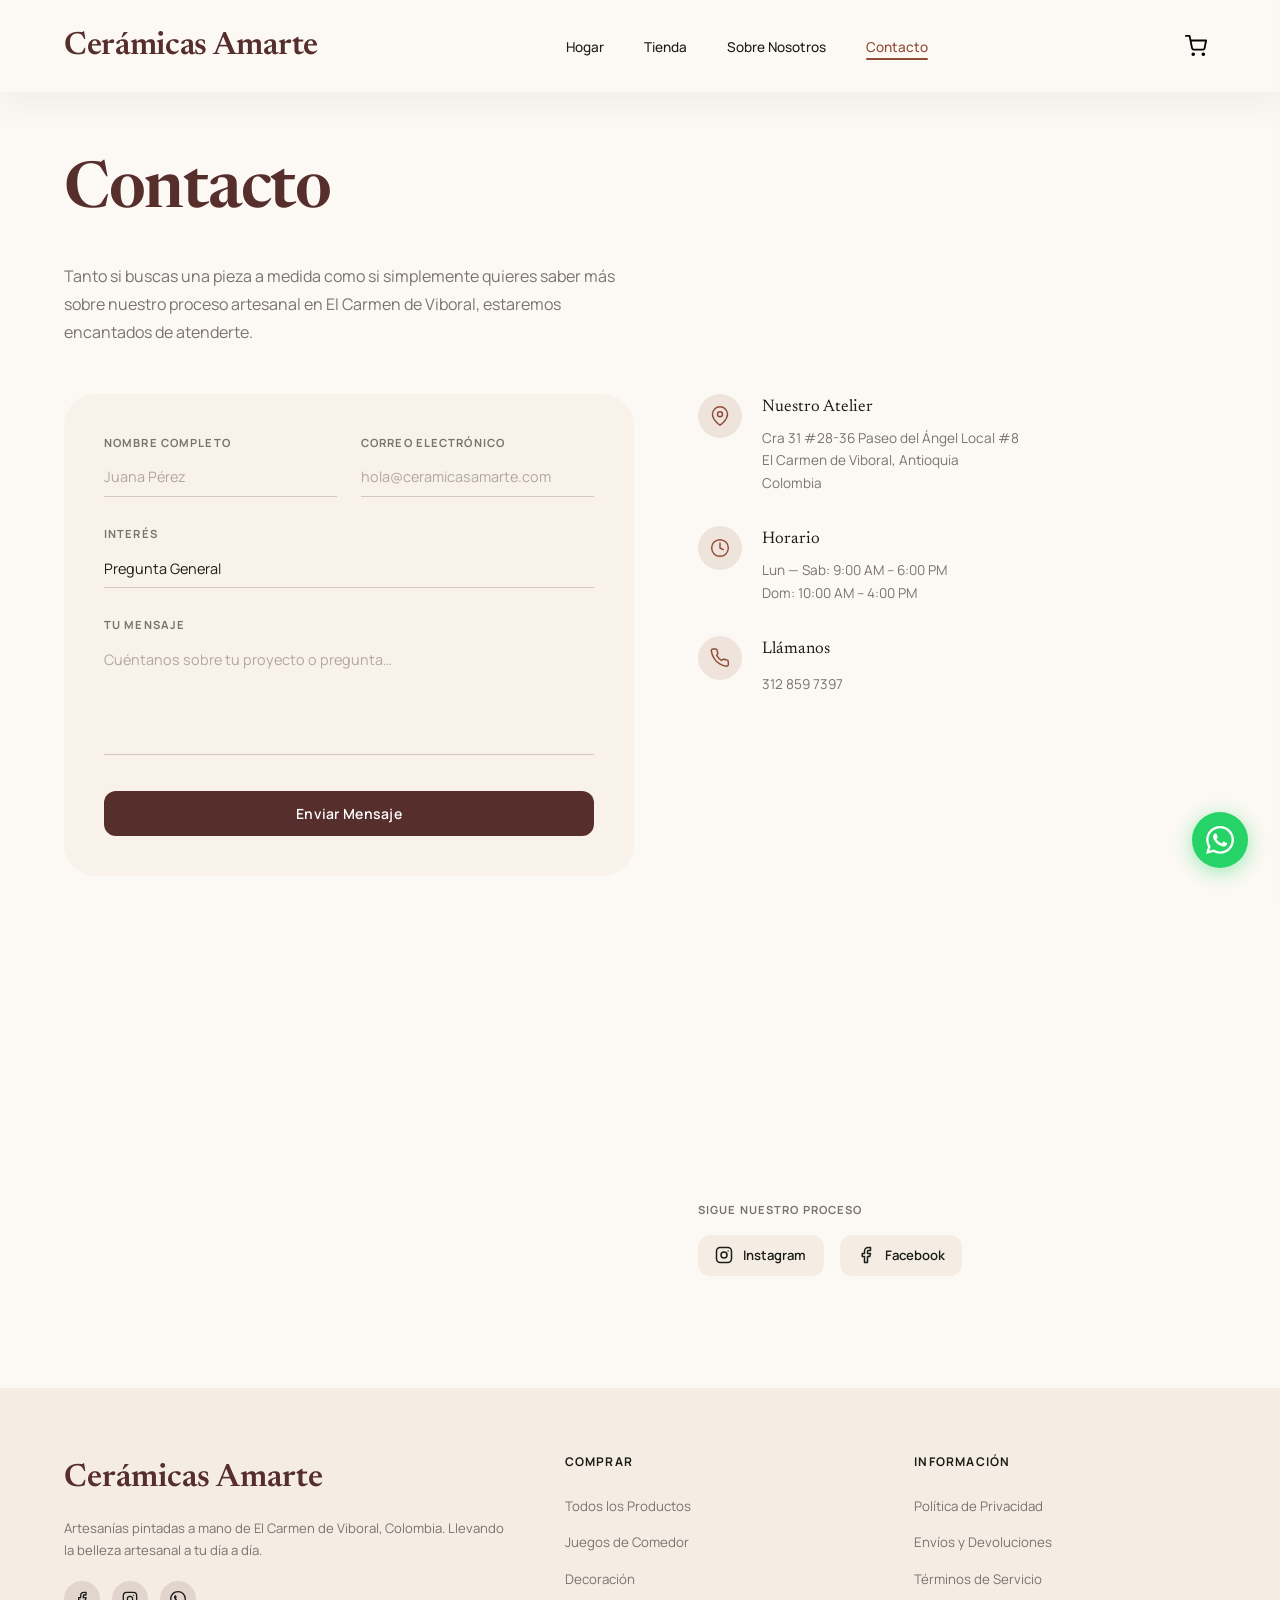
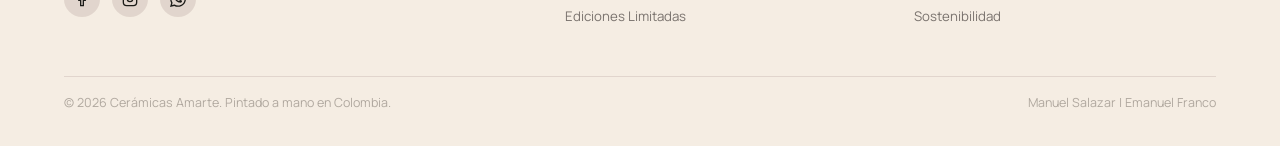
==== contacto.html @ 63c63ca3 "First commit of the project" ====
<!DOCTYPE html>
<html lang="es">
<head>
  <meta charset="UTF-8"/>
  <meta name="viewport" content="width=device-width, initial-scale=1.0"/>
  <title>Contacto — Cerámicas Amarte</title>
  <link rel="stylesheet" href="style.css"/>
  <link rel="icon" type="image/x-icon" href="assets/logo.png"/>
</head>
<body>
  <nav class="navbar scrolled" id="navbar">
    <a href="index.html" class="navbar-brand">Cerámicas Amarte</a>
    <ul class="navbar-links">
      <li><a href="index.html">Hogar</a></li>
      <li><a href="tienda.html">Tienda</a></li>
      <li><a href="index.html#nosotros">Sobre Nosotros</a></li>
      <li><a href="contacto.html">Contacto</a></li>
    </ul>
    <div style="display:flex;align-items:center;gap:0.5rem;">
      <button id="cart-btn" aria-label="Abrir carrito de compras">
        <svg width="22" height="22" viewBox="0 0 24 24" fill="none" stroke="currentColor" stroke-width="2" stroke-linecap="round" stroke-linejoin="round">
          <circle cx="9" cy="21" r="1"/><circle cx="20" cy="21" r="1"/>
          <path d="M1 1h4l2.68 13.39a2 2 0 0 0 2 1.61h9.72a2 2 0 0 0 2-1.61L23 6H6"/>
        </svg>
        <span id="cart-badge"></span>
      </button>
      <button class="nav-hamburger" aria-label="Abrir menú" aria-expanded="false">
        <span></span><span></span><span></span>
      </button>
    </div>
  </nav>
  <nav class="nav-mobile">
    <a href="index.html">Hogar</a>
    <a href="tienda.html">Tienda</a>
    <a href="index.html#nosotros">Sobre Nosotros</a>
    <a href="contacto.html">Contacto</a>
  </nav>

  <div id="cart-overlay"></div>
  <aside id="cart-drawer" role="dialog" aria-label="Carrito de compras" aria-modal="true">
    <div class="cart-header">
      <h2>Mi Carrito</h2>
      <button class="cart-close" id="cart-close" aria-label="Cerrar carrito">✕</button>
    </div>
    <div class="cart-items" id="cart-items-list"></div>
    <div class="cart-footer">
      <div class="cart-total">
        <span>Total estimado</span>
        <span class="cart-total-amount" id="cart-total-amount">$0</span>
      </div>
      <button id="cart-checkout-btn" class="btn btn-whatsapp" style="width:100%;gap:0.6rem">
        <svg viewBox="0 0 24 24" fill="white" width="18" height="18"><path d="M17.472 14.382c-.297-.149-1.758-.867-2.03-.967-.273-.099-.471-.148-.67.15-.197.297-.767.966-.94 1.164-.173.199-.347.223-.644.075-.297-.15-1.255-.463-2.39-1.475-.883-.788-1.48-1.761-1.653-2.059-.173-.297-.018-.458.13-.606.134-.133.298-.347.446-.52.149-.174.198-.298.298-.497.099-.198.05-.371-.025-.52-.075-.149-.669-1.612-.916-2.207-.242-.579-.487-.5-.669-.51-.173-.008-.371-.01-.57-.01-.198 0-.52.074-.792.372-.272.297-1.04 1.016-1.04 2.479 0 1.462 1.065 2.875 1.213 3.074.149.198 2.096 3.2 5.077 4.487.709.306 1.262.489 1.694.625.712.227 1.36.195 1.871.118.571-.085 1.758-.719 2.006-1.413.248-.694.248-1.289.173-1.413-.074-.124-.272-.198-.57-.347m-5.421 7.403h-.004a9.87 9.87 0 0 1-5.031-1.378l-.361-.214-3.741.982.998-3.648-.235-.374a9.86 9.86 0 0 1-1.51-5.26c.001-5.45 4.436-9.884 9.888-9.884 2.64 0 5.122 1.03 6.988 2.898a9.825 9.825 0 0 1 2.893 6.994c-.003 5.45-4.437 9.884-9.885 9.884m8.413-18.297A11.815 11.815 0 0 0 12.05 0C5.495 0 .16 5.335.157 11.892c0 2.096.547 4.142 1.588 5.945L.057 24l6.305-1.654a11.882 11.882 0 0 0 5.683 1.448h.005c6.554 0 11.89-5.335 11.893-11.893a11.821 11.821 0 0 0-3.48-8.413z"/></svg>
        Finalizar pedido por WhatsApp
      </button>
      <button class="btn btn-secondary" style="width:100%;" onclick="document.getElementById('cart-close').click()">Seguir comprando</button>
    </div>
  </aside>

  <main class="contact-page">
    <h1 class="reveal">Contacto</h1>
    <p class="reveal reveal-delay-1">Tanto si buscas una pieza a medida como si simplemente quieres saber más sobre nuestro proceso artesanal en El Carmen de Viboral, estaremos encantados de atenderte.</p>

    <div class="contact-grid">

      <div class="reveal">
        <div class="contact-form-wrap">
          <form id="contact-form" novalidate>
            <div class="form-row">
              <div class="form-group">
                <label for="nombre">Nombre Completo</label>
                <input type="text" id="nombre" name="nombre" placeholder="Juana Pérez" required/>
              </div>
              <div class="form-group">
                <label for="email">Correo Electrónico</label>
                <input type="email" id="email" name="email" placeholder="hola@ceramicasamarte.com" required/>
              </div>
            </div>
            <div class="form-group form-full">
              <label for="interes">Interés</label>
              <select id="interes" name="interes">
                <option value="general">Pregunta General</option>
                <option value="pedido">Pedido Personalizado</option>
                <option value="mayorista">Compra al por Mayor</option>
                <option value="prensa">Prensa / Colaboración</option>
                <option value="envio">Información de Envío</option>
              </select>
            </div>
            <div class="form-group form-full">
              <label for="mensaje">Tu Mensaje</label>
              <textarea id="mensaje" name="mensaje" rows="5" placeholder="Cuéntanos sobre tu proyecto o pregunta…" required></textarea>
            </div>
            <button type="submit" class="btn btn-primary" style="width:100%;margin-top:0.5rem">Enviar Mensaje</button>
          </form>
        </div>
      </div>

      <div class="contact-info reveal reveal-delay-1">
        <div class="contact-info-item">
          <div class="contact-info-icon">
            <svg viewBox="0 0 24 24" fill="none" stroke-width="1.75" stroke-linecap="round" stroke-linejoin="round"><path d="M21 10c0 7-9 13-9 13s-9-6-9-13a9 9 0 0 1 18 0z"/><circle cx="12" cy="10" r="3"/></svg>
          </div>
          <div class="contact-info-text">
            <h4>Nuestro Atelier</h4>
            <p>Cra 31 #28-36 Paseo del Ángel Local #8<br>El Carmen de Viboral, Antioquia<br>Colombia</p>
          </div>
        </div>
        <div class="contact-info-item">
          <div class="contact-info-icon">
            <svg viewBox="0 0 24 24" fill="none" stroke-width="1.75" stroke-linecap="round" stroke-linejoin="round"><circle cx="12" cy="12" r="10"/><polyline points="12 6 12 12 16 14"/></svg>
          </div>
          <div class="contact-info-text">
            <h4>Horario</h4>
            <p>Lun — Sab: 9:00 AM – 6:00 PM<br>Dom: 10:00 AM – 4:00 PM</p>
          </div>
        </div>
        <div class="contact-info-item">
          <div class="contact-info-icon">
            <svg viewBox="0 0 24 24" fill="none" stroke-width="1.75" stroke-linecap="round" stroke-linejoin="round"><path d="M22 16.92v3a2 2 0 0 1-2.18 2 19.79 19.79 0 0 1-8.63-3.07A19.5 19.5 0 0 1 4.69 12 19.79 19.79 0 0 1 1.61 3.41 2 2 0 0 1 3.6 1.22h3a2 2 0 0 1 2 1.72c.127.96.361 1.903.7 2.81a2 2 0 0 1-.45 2.11L7.91 8.91a16 16 0 0 0 6 6l.91-.91a2 2 0 0 1 2.11-.45c.907.339 1.85.573 2.81.7A2 2 0 0 1 21.72 16.92z"/></svg>
          </div>
          <div class="contact-info-text">
            <h4>Llámanos</h4>
            <a href="tel:+573128597397">312 859 7397</a>
          </div>
        </div>

        <div class="contact-map">
          <iframe
            src="https://www.google.com/maps/embed?pb=!1m16!1m12!1m3!1d3967.812009647884!2d-75.3368649771967!3d6.08187247117017!2m3!1f0!2f0!3f0!3m2!1i1024!2i768!4f13.1!2m1!1sCra%2031%20%2328-36%20Paseo%20del%20Angel%20Local%20%238%2C%20El%20Carmen%20de%20Viboral!5e0!3m2!1ses!2sco!4v1780326968211!5m2!1ses!2sco"
            allowfullscreen="" loading="lazy" referrerpolicy="no-referrer-when-downgrade"
            title="Ubicación de Cerámicas Amarte">
          </iframe>
        </div>

        <div class="contact-social-section">
          <span class="t-label-sm">Sigue Nuestro Proceso</span>
          <div class="social-links">
            <a href="https://www.instagram.com/ceramicasamarte/" class="social-link">
              <svg viewBox="0 0 24 24" fill="none" stroke="currentColor" stroke-width="2" stroke-linecap="round" stroke-linejoin="round"><rect x="2" y="2" width="20" height="20" rx="5"/><circle cx="12" cy="12" r="4"/><circle cx="17.5" cy="6.5" r="1" fill="currentColor" stroke="none"/></svg>
              Instagram
            </a>
            <a href="https://web.facebook.com/profile.php?id=100080872444026&ref=NONE_xav_ig_profile_page_web&_rdc=1&_rdr#" class="social-link">
              <svg viewBox="0 0 24 24" fill="none" stroke="currentColor" stroke-width="2" stroke-linecap="round" stroke-linejoin="round"><path d="M18 2h-3a5 5 0 0 0-5 5v3H7v4h3v8h4v-8h3l1-4h-4V7a1 1 0 0 1 1-1h3z"/></svg>
              Facebook
            </a>
          </div>
        </div>
      </div>

    </div>
  </main>

  <footer style="margin-top:2rem">
    <div class="footer-grid">
      <div class="footer-brand">
        <h3>Cerámicas Amarte</h3>
        <p>Artesanías pintadas a mano de El Carmen de Viboral, Colombia. Llevando la belleza artesanal a tu día a día.</p>
        <div class="footer-socials">
          <a href="https://www.facebook.com/profile.php?id=100080872444026&ref=NONE_xav_ig_profile_page_web" aria-label="Facebook"><svg viewBox="0 0 24 24" fill="none" stroke="currentColor" stroke-width="2" stroke-linecap="round" stroke-linejoin="round"><path d="M18 2h-3a5 5 0 0 0-5 5v3H7v4h3v8h4v-8h3l1-4h-4V7a1 1 0 0 1 1-1h3z"/></svg></a>
          <a href="https://www.instagram.com/ceramicasamarte/" aria-label="Instagram"><svg viewBox="0 0 24 24" fill="none" stroke="currentColor" stroke-width="2" stroke-linecap="round" stroke-linejoin="round"><rect x="2" y="2" width="20" height="20" rx="5"/><circle cx="12" cy="12" r="4"/><circle cx="17.5" cy="6.5" r="1" fill="currentColor" stroke="none"/></svg></a>
          <a href="https://api.whatsapp.com/message/XONETFUHFXILM1?autoload=1&app_absent=0&utm_source=ig" aria-label="WhatsApp"><svg viewBox="0 0 24 24" fill="currentColor"><path d="M17.472 14.382c-.297-.149-1.758-.867-2.03-.967-.273-.099-.471-.148-.67.15-.197.297-.767.966-.94 1.164-.173.199-.347.223-.644.075-.297-.15-1.255-.463-2.39-1.475-.883-.788-1.48-1.761-1.653-2.059-.173-.297-.018-.458.13-.606.134-.133.298-.347.446-.52.149-.174.198-.298.298-.497.099-.198.05-.371-.025-.52-.075-.149-.669-1.612-.916-2.207-.242-.579-.487-.5-.669-.51-.173-.008-.371-.01-.57-.01-.198 0-.52.074-.792.372-.272.297-1.04 1.016-1.04 2.479 0 1.462 1.065 2.875 1.213 3.074.149.198 2.096 3.2 5.077 4.487.709.306 1.262.489 1.694.625.712.227 1.36.195 1.871.118.571-.085 1.758-.719 2.006-1.413.248-.694.248-1.289.173-1.413-.074-.124-.272-.198-.57-.347m-5.421 7.403h-.004a9.87 9.87 0 0 1-5.031-1.378l-.361-.214-3.741.982.998-3.648-.235-.374a9.86 9.86 0 0 1-1.51-5.26c.001-5.45 4.436-9.884 9.888-9.884 2.64 0 5.122 1.03 6.988 2.898a9.825 9.825 0 0 1 2.893 6.994c-.003 5.45-4.437 9.884-9.885 9.884m8.413-18.297A11.815 11.815 0 0 0 12.05 0C5.495 0 .16 5.335.157 11.892c0 2.096.547 4.142 1.588 5.945L.057 24l6.305-1.654a11.882 11.882 0 0 0 5.683 1.448h.005c6.554 0 11.89-5.335 11.893-11.893a11.821 11.821 0 0 0-3.48-8.413z"/></svg></a>
        </div>
      </div>
      <div class="footer-col">
        <h4>Comprar</h4>
        <ul>
          <li><a href="tienda.html">Todos los Productos</a></li>
          <li><a href="tienda.html">Juegos de Comedor</a></li>
          <li><a href="tienda.html">Decoración</a></li>
          <li><a href="tienda.html">Ediciones Limitadas</a></li>
        </ul>
      </div>
      <div class="footer-col">
        <h4>Información</h4>
        <ul>
          <li><a href="#">Política de Privacidad</a></li>
          <li><a href="#">Envíos y Devoluciones</a></li>
          <li><a href="#">Términos de Servicio</a></li>
          <li><a href="#">Sostenibilidad</a></li>
        </ul>
      </div>
    </div>
    <div class="footer-bottom">
      <div>© 2026 Cerámicas Amarte. Pintado a mano en Colombia.</div>
      <p>Manuel Salazar | Emanuel Franco</p>
    </div>  
  </footer>

  <a id="whatsapp-fab" href="#" target="_blank" rel="noopener" aria-label="Contáctanos por WhatsApp">
    <svg viewBox="0 0 24 24" fill="white"><path d="M17.472 14.382c-.297-.149-1.758-.867-2.03-.967-.273-.099-.471-.148-.67.15-.197.297-.767.966-.94 1.164-.173.199-.347.223-.644.075-.297-.15-1.255-.463-2.39-1.475-.883-.788-1.48-1.761-1.653-2.059-.173-.297-.018-.458.13-.606.134-.133.298-.347.446-.52.149-.174.198-.298.298-.497.099-.198.05-.371-.025-.52-.075-.149-.669-1.612-.916-2.207-.242-.579-.487-.5-.669-.51-.173-.008-.371-.01-.57-.01-.198 0-.52.074-.792.372-.272.297-1.04 1.016-1.04 2.479 0 1.462 1.065 2.875 1.213 3.074.149.198 2.096 3.2 5.077 4.487.709.306 1.262.489 1.694.625.712.227 1.36.195 1.871.118.571-.085 1.758-.719 2.006-1.413.248-.694.248-1.289.173-1.413-.074-.124-.272-.198-.57-.347m-5.421 7.403h-.004a9.87 9.87 0 0 1-5.031-1.378l-.361-.214-3.741.982.998-3.648-.235-.374a9.86 9.86 0 0 1-1.51-5.26c.001-5.45 4.436-9.884 9.888-9.884 2.64 0 5.122 1.03 6.988 2.898a9.825 9.825 0 0 1 2.893 6.994c-.003 5.45-4.437 9.884-9.885 9.884m8.413-18.297A11.815 11.815 0 0 0 12.05 0C5.495 0 .16 5.335.157 11.892c0 2.096.547 4.142 1.588 5.945L.057 24l6.305-1.654a11.882 11.882 0 0 0 5.683 1.448h.005c6.554 0 11.89-5.335 11.893-11.893a11.821 11.821 0 0 0-3.48-8.413z"/></svg>
  </a>
  <div class="toast-added" id="toast-added"></div>

  <script src="https://code.jquery.com/jquery-3.7.1.min.js"></script>
  <script src="main.js"></script>
</body>
</html>
---- style.css ----
@import url('https://fonts.googleapis.com/css2?family=Newsreader:ital,opsz,wght@0,6..72,300;0,6..72,400;0,6..72,500;1,6..72,300;1,6..72,400&family=Manrope:wght@300;400;500;600;700&display=swap');
@import url('https://fonts.googleapis.com/css2?family=Manrope:wght@200..800&display=swap');


:root {
  --primary:          #562E2C;
  --primary-dark:     #3d1f1e;
  --secondary:        #8f4c36;
  --secondary-light:  hsl(15, 45, 39, 10%);
  --surface:          #fcf9f4;
  --surface-low:      #f5ede3;
  --surface-card:     #f8f2ea;
  --on-surface:       #1c1c19;
  --on-surface-muted: #7a736e;
  --on-surface-faint: #b0a89f;
  --outline-ghost:    rgba(86,46,44,0.12);
  --outline-soft:     rgba(86,46,44,0.22);
  --shadow-ambient:   0px 12px 32px rgba(81,68,67,0.07);
  --radius-sm:        0.5rem;
  --radius-md:        0.75rem;
  --radius-lg:        1.25rem;
  --radius-xl:        2rem;
  --radius-pill:      100px;
  --font-display:     'Newsreader', Georgia, serif;
  --font-body:        'Manrope', sans-serif;
  --nav-h:            92px;
  --transition:       all 0.3s cubic-bezier(0.4,0,0.2,1);
}


/* ══════════════════════════════════════════════
   ESTILO 1 — Etiqueta: Reset universal
   Elimina márgenes y padding por defecto en todos los elementos
   ══════════════════════════════════════════════ */
*, *::before, *::after {
  box-sizing: border-box;
  margin: 0;
  padding: 0;
}

/* ══════════════════════════════════════════════
   ESTILO 2 — Etiqueta: html
   Activa scroll suave y tamaño de fuente base
   ══════════════════════════════════════════════ */
html {
  scroll-behavior: smooth;
  font-size: 16px;
}

/* ══════════════════════════════════════════════
   ESTILO 3 — Etiqueta: body
   Tipografía principal, color de fondo del canvas artesanal
   y suavizado de fuentes
   ══════════════════════════════════════════════ */
body {
  font-family: var(--font-body);
  background-color: var(--surface);
  color: var(--on-surface);
  line-height: 1.65;
  -webkit-font-smoothing: antialiased;
  overflow-x: hidden;
}

/* ══════════════════════════════════════════════
   ESTILO 4 — Etiqueta: img
   Hace que todas las imágenes sean responsivas por defecto
   ══════════════════════════════════════════════ */
img {
  display: block;
  width: 100%;
  object-fit: cover;
}

/* ══════════════════════════════════════════════
   ESTILO 5 — Etiqueta: a
   Quita el subrayado y hereda el color del contenedor
   ══════════════════════════════════════════════ */
a {
  text-decoration: none;
  color: inherit;
}

/* ══════════════════════════════════════════════
   ESTILO 6 — Etiqueta: ul
   Elimina los puntos de lista por defecto
   ══════════════════════════════════════════════ */
ul {
  list-style: none;
}

/* ══════════════════════════════════════════════
   ESTILO 7 — Etiqueta: button
   Resetea estilos de botón nativo y hereda tipografía
   ══════════════════════════════════════════════ */
button {
  cursor: pointer;
  font-family: var(--font-body);
  border: none;
  background: none;
}

/* ══════════════════════════════════════════════
   ESTILO 8 — Etiqueta: input, textarea, select
   Hereda la tipografía del proyecto en los campos de formulario
   ══════════════════════════════════════════════ */
input, textarea, select {
  font-family: var(--font-body);
}

/* ══════════════════════════════════════════════
   ESTILO 9 — Etiqueta: footer
   Contenedor del pie de página con fondo cálido y nombre de alumnos
   ══════════════════════════════════════════════ */
footer {
  background: var(--surface-low);
  padding: 4rem clamp(1.5rem, 5vw, 4rem) 2rem;
  margin-top: 5rem;
}

/* ══════════════════════════════════════════════
   ESTILO 10 — Etiqueta: table
   Colapsa bordes de la tabla de especificaciones
   ══════════════════════════════════════════════ */
table {
  width: 100%;
  border-collapse: collapse;
}

/* ══════════════════════════════════════════════
   ESTILO 11 — Clase: .navbar
   Barra de navegación fija en la parte superior.
   Glassmorphism al hacer scroll.
   ══════════════════════════════════════════════ */
.navbar {
  position: fixed;
  top: 0; left: 0; right: 0;
  z-index: 1000;
  height: var(--nav-h);
  display: flex;
  align-items: center;
  justify-content: space-between;
  padding: 0 clamp(1.5rem, 5vw, 4rem);
  opacity: 0;
  transition: background 0.4s ease, box-shadow 0.4s ease, opacity 0.4s ease;
}

/* ══════════════════════════════════════════════
   ESTILO 12 — Clase: .navbar.scrolled
   Estado de la barra al hacer scroll — activa el efecto
   de vidrio esmerilado con backdrop-filter
   ══════════════════════════════════════════════ */
.navbar.scrolled {
  background: rgba(252,249,244,0.88);
  backdrop-filter: blur(20px);
  -webkit-backdrop-filter: blur(20px);
  box-shadow: var(--shadow-ambient);
  opacity: 1;
}

/* ══════════════════════════════════════════════
   ESTILO 13 — Clase: .navbar-brand
   Logotipo / nombre de la marca en la barra de navegación,
   usando la tipografía serif de firma del proyecto
   ══════════════════════════════════════════════ */
.navbar-brand {
  font-family: var(--font-display);
  font-size: 2rem;
  font-weight: 600;
  color: var(--primary);
  letter-spacing: -0.01em;
  flex-shrink: 0;
}

/* ══════════════════════════════════════════════
   ESTILO 14 — Clase: .navbar-links
   Lista de enlaces de navegación en desktop.
   Gap generoso para espaciado entre ítems.
   ══════════════════════════════════════════════ */
.navbar-links {
  display: flex;
  align-items: center;
  gap: 2.5rem;
}

/* ══════════════════════════════════════════════
   ESTILO 15 — Clase: .navbar-links a
   Estilo de cada enlace de navegación. El subrayado
   aparece solo en el estado :hover y .active
   ══════════════════════════════════════════════ */
.navbar-links a {
  font-size: 0.85rem;
  font-weight: 500;
  color: var(--on-surface);
  position: relative;
  padding-bottom: 2px;
  transition: color 0.2s ease;
}

/* Línea inferior animada en links de nav */
.navbar-links a::after {
  content: '';
  position: absolute;
  bottom: -2px; left: 0; right: 0;
  height: 1.5px;
  background: var(--secondary);
  border-radius: 2px;
  transform: scaleX(0);
  transition: transform 0.25s ease;
  transform-origin: left;
}

.navbar-links a:hover,
.navbar-links a.active { color: var(--secondary); }

.navbar-links a:hover::after,
.navbar-links a.active::after { transform: scaleX(1); }

/* ══════════════════════════════════════════════
   ESTILO 16 — Clase: .nav-hamburger
   Botón de menú hamburguesa para pantallas móviles.
   Las 3 barras se animan a X al estar activo.
   ══════════════════════════════════════════════ */
.nav-hamburger {
  display: none;
  flex-direction: column;
  gap: 5px;
  padding: 4px;
  width: 28px;
}

.nav-hamburger span {
  display: block;
  height: 2px;
  background: var(--on-surface);
  border-radius: 2px;
  transition: var(--transition);
}

/* Animación de las 3 barras al abrir el menú */
.nav-hamburger.open span:nth-child(1) { transform: translateY(7px) rotate(45deg); }
.nav-hamburger.open span:nth-child(2) { opacity: 0; }
.nav-hamburger.open span:nth-child(3) { transform: translateY(-7px) rotate(-45deg); }

/* ══════════════════════════════════════════════
   ESTILO 17 — Clase: .nav-mobile
   Menú desplegable en móvil, oculto por defecto.
   Se muestra con jQuery slideToggle al abrir.
   ══════════════════════════════════════════════ */
.nav-mobile {
  opacity: 0;
  display: none;
  position: fixed;
  top: var(--nav-h); left: 0; right: 0;
  background: rgba(252,249,244,0.97);
  backdrop-filter: blur(20px);
  padding: 2rem clamp(1.5rem, 5vw, 4rem);
  display: flex;
  flex-direction: column;
  gap: 1.5rem;
  z-index: 999;
  box-shadow: var(--shadow-ambient);
}

.nav-mobile.open { flex-direction: column; opacity: 1; transition: opacity 0.4s ease; display: flex; }
.nav-mobile a { font-size: 1.1rem; font-weight: 500; color: var(--on-surface); }
.nav-mobile a:hover { color: var(--secondary); }

/* ══════════════════════════════════════════════
   ESTILO 18 — ID: #cart-btn
   Botón del carrito en la barra de navegación.
   Muestra la cantidad de ítems con una insignia.
   ══════════════════════════════════════════════ */
#cart-btn {
  position: relative;
  display: flex;
  align-items: center;
  justify-content: center;
  width: 40px; height: 40px;
  border-radius: 50%;
  cursor: pointer;
  transition: background 0.2s;
  background: transparent;
}

#cart-btn:hover { background: var(--outline-ghost); }

/* ══════════════════════════════════════════════
   ESTILO 19 — ID: #cart-badge
   Insignia numérica sobre el ícono del carrito.
   Oculta cuando el carrito está vacío.
   ══════════════════════════════════════════════ */
#cart-badge {
  position: absolute;
  top: 2px; right: 2px;
  min-width: 18px; height: 18px;
  background: var(--secondary);
  color: #fff;
  font-size: 0.65rem;
  font-weight: 700;
  border-radius: 50%;
  display: flex;
  align-items: center;
  justify-content: center;
  padding: 0 3px;
  display: none;
}

/* ══════════════════════════════════════════════
   ESTILO 20 — ID: #cart-drawer
   Panel lateral del carrito de compras.
   Se desliza desde la derecha al hacer click en el ícono.
   ══════════════════════════════════════════════ */
#cart-drawer {
  position: fixed;
  top: 0; right: 0;
  width: 400px;
  max-width: 100vw;
  height: 100vh;
  background: var(--surface);
  z-index: 2000;
  box-shadow: -8px 0 40px rgba(28,28,25,0.15);
  display: flex;
  flex-direction: column;
  transform: translateX(110%);
  transition: transform 0.4s cubic-bezier(0.4,0,0.2,1);
}

#cart-drawer.open { transform: translateX(0); }

/* ══════════════════════════════════════════════
   ESTILO 21 — ID: #cart-overlay
   Overlay oscuro detrás del carrito al estar abierto.
   Cierra el carrito al hacer click.
   ══════════════════════════════════════════════ */
#cart-overlay {
  position: fixed;
  inset: 0;
  background: rgba(28,28,25,0.45);
  z-index: 1999;
  opacity: 0;
  pointer-events: none;
  transition: opacity 0.4s ease;
}

#cart-overlay.visible {
  opacity: 1;
  pointer-events: all;
}

/* ══════════════════════════════════════════════
   ESTILO 22 — Clase: .cart-header
   Encabezado del panel del carrito con título y botón cerrar
   ══════════════════════════════════════════════ */
.cart-header {
  display: flex;
  align-items: center;
  justify-content: space-between;
  padding: 1.5rem 1.75rem;
  border-bottom: 1px solid var(--outline-ghost);
}

.cart-header h2 {
  font-family: var(--font-display);
  font-size: 1.3rem;
  font-weight: 500;
  color: var(--on-surface);
}

.cart-close {
  width: 36px; height: 36px;
  border-radius: 50%;
  display: flex; align-items: center; justify-content: center;
  transition: background 0.2s;
  cursor: pointer;
  background: transparent; border: none;
  font-size: 1.2rem; color: var(--on-surface-muted);
}
.cart-close:hover { background: var(--outline-ghost); color: var(--on-surface); }

/* ══════════════════════════════════════════════
   ESTILO 23 — Clase: .cart-items
   Contenedor scrollable de los productos del carrito.
   Flex-grow para ocupar el espacio disponible.
   ══════════════════════════════════════════════ */
.cart-items {
  flex: 1;
  overflow-y: auto;
  padding: 1.25rem 1.75rem;
  display: flex;
  flex-direction: column;
  gap: 1rem;
}

/* ══════════════════════════════════════════════
   ESTILO 24 — Clase: .cart-item
   Cada producto dentro del carrito.
   Layout de grid con imagen, info y controles.
   ══════════════════════════════════════════════ */
.cart-item {
  display: grid;
  grid-template-columns: 72px 1fr auto;
  gap: 1rem;
  align-items: center;
  padding: 0.85rem;
  background: var(--surface-card);
  border-radius: var(--radius-md);
}

.cart-item-img {
  width: 72px; height: 72px;
  border-radius: var(--radius-sm);
  overflow: hidden;
  flex-shrink: 0;
}
.cart-item-img img { width: 100%; height: 100%; }

.cart-item-name {
  font-family: var(--font-display);
  font-size: 0.9rem;
  font-weight: 400;
  color: var(--on-surface);
  margin-bottom: 0.2rem;
}
.cart-item-price { font-size: 0.85rem; font-weight: 700; color: var(--primary); }

/* Controles de cantidad + y - */
.cart-qty {
  display: flex;
  align-items: center;
  gap: 0.5rem;
  margin-top: 0.4rem;
}
.cart-qty button {
  width: 26px; height: 26px;
  border-radius: 50%;
  background: var(--surface-low);
  border: 1px solid var(--outline-ghost);
  font-size: 0.9rem;
  display: flex; align-items: center; justify-content: center;
  transition: background 0.2s;
}
.cart-qty button:hover { background: var(--outline-soft); }
.cart-qty span { font-size: 0.85rem; font-weight: 600; min-width: 20px; text-align: center; }

.cart-item-remove {
  width: 28px; height: 28px;
  border-radius: 50%; border: none; background: transparent;
  color: var(--on-surface-faint); font-size: 1rem; cursor: pointer;
  display: flex; align-items: center; justify-content: center;
  transition: color 0.2s, background 0.2s;
  align-self: flex-start;
}
.cart-item-remove:hover { color: var(--primary); background: rgba(86,46,44,0.08); }

/* ══════════════════════════════════════════════
   ESTILO 25 — Clase: .cart-empty
   Mensaje y ícono cuando el carrito no tiene productos
   ══════════════════════════════════════════════ */
.cart-empty {
  display: flex;
  flex-direction: column;
  align-items: center;
  justify-content: center;
  height: 100%;
  gap: 1rem;
  color: var(--on-surface-muted);
  text-align: center;
  padding: 3rem 2rem;
}
.cart-empty svg { opacity: 0.3; }
.cart-empty p { font-size: 0.9rem; line-height: 1.6; }

/* ══════════════════════════════════════════════
   ESTILO 26 — Clase: .cart-footer
   Pie del panel del carrito: total y botones de acción
   ══════════════════════════════════════════════ */
.cart-footer {
  padding: 1.5rem 1.75rem;
  border-top: 1px solid var(--outline-ghost);
  display: flex;
  flex-direction: column;
  gap: 0.75rem;
  background: var(--surface-low);
}

.cart-total {
  display: flex;
  justify-content: space-between;
  align-items: center;
  margin-bottom: 0.25rem;
}
.cart-total span:first-child { font-size: 0.85rem; color: var(--on-surface-muted); }
.cart-total-amount { font-size: 1.2rem; font-weight: 700; color: var(--primary); }

/* ══════════════════════════════════════════════
   ESTILO 27 — Clase: .btn
   Botón base: padding, radio de borde, transición.
   Base para todas las variantes de botón del proyecto.
   ══════════════════════════════════════════════ */
.btn {
  display: inline-flex;
  align-items: center;
  justify-content: center;
  gap: 0.5rem;
  padding: 0.8rem 1.75rem;
  border-radius: var(--radius-md);
  font-size: 0.875rem;
  font-weight: 600;
  letter-spacing: 0.02em;
  transition: var(--transition);
  white-space: nowrap;
  border: none;
  cursor: pointer;
}

/* ══════════════════════════════════════════════
   ESTILO 28 — Clase: .btn-primary
   Botón principal relleno con el color primario (marrón profundo)
   ══════════════════════════════════════════════ */
.btn-primary {
  background: var(--primary);
  color: #fff;
}
.btn-primary:hover {
  background: var(--primary-dark);
  transform: translateY(-1px);
  box-shadow: var(--shadow-ambient);
}

/* ══════════════════════════════════════════════
   ESTILO 29 — Clase: .btn-secondary
   Botón secundario con borde sutil y fondo transparente
   ══════════════════════════════════════════════ */
.btn-secondary {
  background: transparent;
  color: var(--on-surface);
  box-shadow: inset 0 0 0 1.5px var(--outline-soft);
}
.btn-secondary:hover { background: var(--surface-low); }

/* ══════════════════════════════════════════════
   ESTILO 30 — Clase: .btn-whatsapp
   Botón verde de WhatsApp para compras directas
   ══════════════════════════════════════════════ */
.btn-whatsapp {
  background: #25D366;
  color: #fff;
}
.btn-whatsapp:hover {
  background: #1ebe5a;
  transform: translateY(-1px);
  box-shadow: 0 8px 24px rgba(37,211,102,0.35);
}

/* ══════════════════════════════════════════════
   ESTILO 31 — Clase: .btn-ghost
   Botón texto sin fondo. Solo subrayado en hover.
   Usado como "Ver más →" en tarjetas de producto.
   ══════════════════════════════════════════════ */
.btn-ghost {
  color: var(--secondary);
  font-weight: 600;
  padding: 0;
  border-bottom: 1.5px solid transparent;
  transition: border-color 0.2s ease;
  background: none;
}
.btn-ghost:hover { border-color: var(--secondary); }

/* ══════════════════════════════════════════════
   ESTILO 32 — Clase: .btn-add-cart
   Botón de "Agregar al carrito" en tarjetas del catálogo.
   Pequeño, con ícono + y terracota sutil.
   ══════════════════════════════════════════════ */
.btn-add-cart {
  width: 34px; height: 34px;
  border-radius: 50%;
  background: var(--primary);
  color: #fff;
  font-size: 1.1rem;
  display: flex; align-items: center; justify-content: center;
  border: none; cursor: pointer;
  transition: transform 0.2s, background 0.2s;
  flex-shrink: 0;
}
.btn-add-cart:hover { background: var(--primary-dark); transform: scale(1.12); }

/* ══════════════════════════════════════════════
   ESTILO 33 — ID: #whatsapp-fab
   Botón flotante de WhatsApp fijo en la esquina inferior derecha.
   Visible en todas las páginas para contacto rápido.
   ══════════════════════════════════════════════ */
#whatsapp-fab {
  position: fixed;
  bottom: 2rem; right: 2rem;
  z-index: 997;
  width: 56px; height: 56px;
  border-radius: 50%;
  background: #25D366;
  display: flex; align-items: center; justify-content: center;
  box-shadow: 0 4px 20px rgba(37,211,102,0.45);
  transition: transform 0.3s cubic-bezier(0.34,1.56,0.64,1), box-shadow 0.3s;
  animation: fab-pulse 3s ease-in-out infinite;
}
#whatsapp-fab:hover {
  transform: scale(1.12);
  box-shadow: 0 8px 28px rgba(37,211,102,0.55);
  animation: none;
}
#whatsapp-fab svg { width: 28px; height: 28px; }

@keyframes fab-pulse {
  0%, 100% { box-shadow: 0 4px 20px rgba(37,211,102,0.45); }
  50%       { box-shadow: 0 4px 28px rgba(37,211,102,0.65); }
}

/* ══════════════════════════════════════════════
   ESTILO 34 — Clase: .chip
   Pastilla de estado: "Hecho a Mano", "Listo para envío", etc.
   Cada variante tiene color semántico propio.
   ══════════════════════════════════════════════ */
.chip {
  display: inline-flex;
  align-items: center;
  gap: 0.4rem;
  padding: 0.3rem 0.75rem;
  border-radius: var(--radius-pill);
  font-size: 0.72rem;
  font-weight: 600;
  letter-spacing: 0.05em;
}
.chip::before {
  content: '';
  width: 7px; height: 7px;
  border-radius: 50%;
  flex-shrink: 0;
}
.chip-hecho  { background: rgba(143,76,54,0.1); color: var(--secondary); }
.chip-hecho::before  { background: var(--secondary); }
.chip-listo  { background: rgba(60,130,80,0.1); color: #3c7a50; }
.chip-listo::before  { background: #3c7a50; }
.chip-best   { background: var(--primary); color: #fff; }
.chip-best::before   { background: rgba(255,255,255,0.6); }
.chip-nuevo  { background: var(--secondary); color: #fff; }
.chip-nuevo::before  { background: rgba(255,255,255,0.6); }

/* ══════════════════════════════════════════════
   ESTILO 35 — Clase: .reveal
   Animación de aparición desde abajo al hacer scroll.
   Los elementos empiezan invisibles y se mueven al ver.
   ══════════════════════════════════════════════ */
.reveal {
  opacity: 0;
  transform: translateY(28px);
  transition: opacity 0.65s cubic-bezier(0.4,0,0.2,1),
              transform 0.65s cubic-bezier(0.4,0,0.2,1);
}
.reveal.visible { opacity: 1; transform: translateY(0); }
.reveal-delay-1 { transition-delay: 0.1s; }
.reveal-delay-2 { transition-delay: 0.2s; }
.reveal-delay-3 { transition-delay: 0.3s; }

/* ══════════════════════════════════════════════
   ESTILO 36 — Clase: .footer-grid
   Layout de 3 columnas del pie de página.
   ══════════════════════════════════════════════ */
.footer-grid {
  display: grid;
  grid-template-columns: 1.5fr 1fr 1fr;
  gap: 3rem;
  margin-bottom: 3rem;
}

/* ══════════════════════════════════════════════
   ESTILO 37 — Clase: .footer-brand
   Bloque de identidad de la marca dentro del footer.
   ══════════════════════════════════════════════ */
.footer-brand h3 {
  font-family: var(--font-display);
  font-size: 2rem;
  font-weight: 600;
  margin-bottom: 0.75rem;
  color: var(--primary);
}
.footer-brand p {
  color: var(--on-surface-muted);
  font-size: 0.82rem;
  line-height: 1.7;
  margin-bottom: 1.25rem;
}


/* ══════════════════════════════════════════════
   ESTILO 39 — Clase: .footer-bottom
   Copyright y texto final del sitio
   ══════════════════════════════════════════════ */
.footer-bottom {
  padding-top: 1rem;
  border-top: 1px solid var(--outline-ghost);
  display: flex;
  justify-content: space-between ;
  color: var(--on-surface-faint);
  font-size: 0.78rem;
}

/* Íconos sociales del footer */
.footer-socials { display: flex; gap: 0.75rem; }
.footer-socials a {
  width: 36px; height: 36px; border-radius: 50%;
  background: var(--outline-ghost);
  display: flex; align-items: center; justify-content: center;
  transition: background 0.2s, transform 0.2s;
}
.footer-socials a:hover { background: var(--outline-soft); transform: translateY(-2px); }
.footer-socials a svg { width: 16px; height: 16px; }

.footer-col h4 {
  font-size: 0.75rem; font-weight: 700;
  letter-spacing: 0.1em; text-transform: uppercase;
  color: var(--on-surface); margin-bottom: 1.25rem;
}
.footer-col ul { display: flex; flex-direction: column; gap: 0.65rem; }
.footer-col ul a { font-size: 0.83rem; color: var(--on-surface-muted); transition: color 0.2s; }
.footer-col ul a:hover { color: var(--secondary); }

/* ══════════════════════════════════════════════
   ESTILO 40 — Clase: .hero
   Sección hero de la página principal.
   Ocupa toda la pantalla con imagen de fondo.
   ══════════════════════════════════════════════ */
.hero {
  min-height: 100vh;
  position: relative;
  display: flex;
  align-items: flex-end;
  padding-bottom: 7vw;
  padding-left: clamp(1.5rem, 6vw, 5rem);
  padding-right: clamp(1.5rem, 6vw, 5rem);
  padding-top: var(--nav-h);
  overflow: hidden;
}
.hero-bg {
  position: absolute; inset: 0;
  background-image: url('assets/bg-image.png');
  background-size: cover; background-position: center;
}
.hero-overlay {
  position: absolute; inset: 0;
  background: linear-gradient(135deg,
    rgba(28,28,25,0.72) 0%,
    rgba(86,46,44,0.5) 60%,
    rgba(28,28,25,0.2) 100%);
}
.hero-content { 
  position: relative; 
  z-index: 1; 
  max-width: 680px; 
  padding: 2rem;
  background: rgba(255, 254, 254, 0.074); 
  backdrop-filter: blur(12px);
  -webkit-backdrop-filter: blur(12px); 
  border-radius: 16px;
  border: 1px solid rgba(255, 255, 255, 0.05);
}
.hero-eyebrow {
  font-size: 0.72rem; font-weight: 600;
  letter-spacing: 0.18em; text-transform: uppercase;
  color: rgba(255,255,255,0.65); margin-bottom: 1rem;
}
.hero h1 {
  font-family: var(--font-display); color: #fff;
  font-size: clamp(3rem, 7vw, 5.5rem);
  font-weight: 400; line-height: 1.0;
  letter-spacing: -0.02em; margin-bottom: 1.25rem;
}
.hero h1 em { font-style: italic; font-weight: 300; }
.hero p { color: rgba(255,255,255,0.72); font-size: 1rem; line-height: 1.7; margin-bottom: 2rem; max-width: 460px; }
.hero-actions { display: flex; gap: 1rem; flex-wrap: wrap; }

/* ══════════════════════════════════════════════
   ESTILO 41 — Clase: .section-about
   Sección "Sobre Nosotros" con grid de imagen + texto
   ══════════════════════════════════════════════ */
.section-about {
  padding: 6rem clamp(1.5rem, 5vw, 4rem);
  display: grid;
  grid-template-columns: 1fr 1fr;
  gap: 5rem;
  align-items: center;
}
.about-images { position: relative; aspect-ratio: 4/5; }
.about-img-main {
  width: 80%; height: 100%;
  border-radius: var(--radius-lg);
  position: absolute; top: 0; left: 0;
  box-shadow: var(--shadow-ambient);
}
.about-img-accent {
  width: 48%; aspect-ratio: 1;
  border-radius: var(--radius-md);
  position: absolute; bottom: -5%; right: -4%;
  box-shadow: var(--shadow-ambient);
  border: 5px solid var(--surface);
}
.about-content .eyebrow {
  width: 160px;
  display: flex;
  align-content: center;
  justify-content: center;
  gap: 0.2rem;
  color: var(--secondary); 
  background-color: var(--outline-ghost);
  padding: 0.5rem 1rem;
  border-radius: 1000px;
  font-size: 0.88rem; font-weight: 600;
  font-weight: 800; letter-spacing: 0.14em; 
  text-transform: uppercase;
  margin-bottom: 1rem;
}

.about-content .eyebrow p{
  margin-bottom: 0;
}

.about-content h2 { margin-bottom: 1.5rem; color: var(--primary); font-family: var(--font-display); font-size: clamp(1.6rem, 3vw, 2.4rem); font-weight: 800; }
.about-content p { color: var(--on-surface-muted); margin-bottom: 1rem; font-size: 0.9rem; line-height: 1.75; }

/* Sección de colecciones */
.section-collections { padding: 5rem clamp(1.5rem, 5vw, 4rem); background: var(--surface-low); }
.section-header { display: flex; justify-content: space-between; align-items: flex-end; margin-bottom: 2.5rem; }
.section-header h2 { color: var(--primary); font-family: var(--font-display); font-size: clamp(1.6rem, 3vw, 2.4rem); font-weight: 800; }

.collections-grid {
  display: grid;
  grid-template-columns: 1fr 1fr;
  grid-template-rows: auto auto;
  gap: 1rem;
}
.collection-card {
  position: relative; border-radius: var(--radius-lg);
  overflow: hidden; cursor: pointer;
  transition: transform 0.4s ease;
}
.collection-card:hover { transform: scale(1.015); }
.collection-card img { transition: transform 0.6s ease; }
.collection-card:hover img { transform: scale(1.05); }
.collection-card:nth-child(1) { grid-row: span 2; }
.card-img-wrap { width: 100%; height: 100%; overflow: hidden; }
.card-img-wrap img { width: 100%; height: 100%; }
.collection-card-overlay {
  position: absolute; bottom: 0; left: 0; right: 0; padding: 1.5rem;
  background: linear-gradient(0deg, rgba(28,28,25,0.7) 0%, transparent 100%);
}
.collection-card-overlay h3 {
  font-family: var(--font-display); color: #fff;
  font-size: 1.2rem; font-weight: 400; margin-bottom: 0.25rem;
}
.collection-card-overlay span { color: rgba(255,255,255,0.65); font-size: 0.78rem; }
.collection-tag-pill { position: absolute; top: 1rem; right: 1rem; }

/* CTA Banner */
.section-cta {
  background-color: var(--primary);
  padding: 6rem clamp(1.5rem, 5vw, 4rem);
  text-align: center;
}
.section-cta h2 {
  font-family: var(--font-display); color: #fff;
  font-size: clamp(2rem, 4vw, 3rem); font-weight: 600;
  margin-bottom: 1rem;
}
.section-cta p { color: rgba(255,255,255,0.72); margin-bottom: 2rem; font-size: 1rem; }
.section-cta .btn-primary { background: var(--secondary); color: #FFF; }
.section-cta .btn-primary:hover { background: #884832; }

/* Comunidad */
.section-community { padding: 5rem clamp(1.5rem, 5vw, 4rem); }
.section-community .eyebrow { color: var(--secondary); font-size: 0.72rem; font-weight: 700; letter-spacing: 0.14em; text-transform: uppercase; margin-bottom: 0.75rem; text-align: center; }
.section-community h2 { text-align: center; margin-bottom: 0.75rem; font-family: var(--font-display); font-size: clamp(2rem, 3vw, 2.4rem); font-weight: 600; color: var(--primary); }
.section-community p { text-align: center; color: var(--on-surface-muted); font-size: 0.9rem; margin-bottom: 2.5rem; }
.community-grid { display: grid; grid-template-columns: repeat(5, 1fr); gap: 0.75rem; }
.community-item { aspect-ratio: 1; border-radius: var(--radius-md); overflow: hidden; cursor: pointer; transition: transform 0.3s ease; }
.community-item:hover { transform: scale(1.04); }
.community-item:nth-child(even) { margin-top: 1rem; }
.community-item img { width: 100%; height: 100%; }

/* ══════════════════════════════════════════════
   ESTILO 42 — Clase: .catalog-hero
   Hero del catálogo: imagen de fondo con gradiente
   que hace el texto legible contra cualquier foto
   ══════════════════════════════════════════════ */
.catalog-hero {
  min-height: 80vh;
  display: flex;
  flex-direction: column;
  align-items: center;
  justify-content: center;
  padding-bottom: 5rem;
  text-align: center;
  position: relative;
  overflow: hidden;
  padding-top: calc(var(--nav-h) + 2rem);
}
.catalog-hero-bg {
  position: absolute; inset: 0;
  background-image: url('assets/store-bg.png');
  background-size: cover; background-position: center top;
}
.catalog-hero-overlay {
  position: absolute; inset: 0;
  background: linear-gradient(0deg, var(--surface) 0%, rgba(252,249,244,0.45) 60%, rgba(252,249,244,0.1) 100%);
}
.catalog-hero-content { position: relative; z-index: 1; padding: 0 1rem;}
.catalog-hero-content .eyebrow { color: var(--secondary); font-size: 0.72rem; font-weight: 700; letter-spacing: 0.18em; text-transform: uppercase; margin-bottom: 0.75rem; }
.catalog-hero-content h1 { margin-bottom: 1rem; color: var(--on-surface); font-family: var(--font-display); font-size: clamp(2.2rem, 4.5vw, 3.5rem); font-weight: 400; line-height: 1.1; }
.catalog-hero-content p { color: var(--on-surface-muted); font-size: 0.92rem; max-width: 480px; margin: 0 auto; }

/* ══════════════════════════════════════════════
   ESTILO 43 — ID: #filter-bar
   Barra de filtros del catálogo. Sticky para mantenerse
   visible mientras el usuario hace scroll por los productos.
   ══════════════════════════════════════════════ */
#filter-bar {
  padding: 1.25rem clamp(1.5rem, 5vw, 4rem);
  display: flex;
  justify-content: space-between;
  align-items: center;
  gap: 1rem;
  flex-wrap: wrap;
  position: sticky;
  top: var(--nav-h);
  z-index: 100;
  background: rgba(252,249,244,0.92);
  backdrop-filter: blur(12px);
  border-bottom: 1px solid var(--outline-ghost);
}

.filter-tabs { display: flex; gap: 0.25rem; flex-wrap: wrap; }
.filter-tab {
  padding: 0.45rem 1rem; border-radius: var(--radius-pill);
  font-size: 0.82rem; font-weight: 500; color: var(--on-surface-muted);
  transition: var(--transition); cursor: pointer; background: transparent; border: none;
}
.filter-tab:hover { color: var(--on-surface); background: var(--outline-ghost); }
.filter-tab.active { color: var(--secondary); font-weight: 600; }
.filter-tab.active::after {
  content: ''; display: block; height: 2px;
  background: var(--secondary); border-radius: 2px;
  margin-top: 2px;
}
.filter-dot { display: inline-block; width: 6px; height: 6px; border-radius: 50%; background: var(--secondary); margin-left: 4px; vertical-align: middle; }

.sort-select {
  appearance: none; background: transparent;
  border: 1px solid var(--outline-soft); border-radius: var(--radius-md);
  padding: 0.45rem 2rem 0.45rem 0.85rem;
  font-size: 0.82rem; color: var(--on-surface); cursor: pointer;
  background-image: url("data:image/svg+xml,%3Csvg xmlns='http://www.w3.org/2000/svg' width='12' height='12' viewBox='0 0 24 24' fill='none' stroke='%237a736e' stroke-width='2'%3E%3Cpolyline points='6 9 12 15 18 9'/%3E%3C/svg%3E");
  background-repeat: no-repeat; background-position: right 0.65rem center;
}
.sort-select:focus { outline: none; border-color: var(--secondary); }
.sort-label { font-size: 0.78rem; color: var(--on-surface-muted); white-space: nowrap; }

/* ══════════════════════════════════════════════
   ESTILO 44 — ID: #products-grid
   Grid de productos del catálogo.
   Alterna alturas de imagen para el efecto editorial.
   ══════════════════════════════════════════════ */
#products-grid {
  display: grid;
  grid-template-columns: repeat(3, 1fr);
  gap: 1.5rem;
  padding: 3rem clamp(1.5rem, 5vw, 4rem);
}

/* ══════════════════════════════════════════════
   ESTILO 45 — Clase: .product-card
   Tarjeta de producto: sin borde, solo capas de color.
   El hover eleva la tarjeta sutilmente.
   ══════════════════════════════════════════════ */
.product-card {
  border-radius: var(--radius-lg);
  overflow: hidden;
  background: var(--surface-card);
  transition: transform 0.35s ease, box-shadow 0.35s ease;
  cursor: pointer;
  position: relative;
}
.product-card:hover {
  transform: translateY(-4px);
  box-shadow: var(--shadow-ambient);
}
.product-card-img { position: relative; overflow: hidden; aspect-ratio: 1; }
.product-card:nth-child(3n+2) .product-card-img { aspect-ratio: 4/5; }
.product-card-img img { width: 100%; height: 100%; transition: transform 0.5s ease; }
.product-card:hover .product-card-img img { transform: scale(1.06); }
.product-card-badge { position: absolute; top: 0.85rem; left: 0.85rem; z-index: 1; }
.product-card-body { padding: 1.1rem 1.25rem 1.35rem; }
.product-card-name {
  font-family: var(--font-display); font-size: 1.05rem;
  font-weight: 400; color: var(--on-surface);
  margin-bottom: 0.2rem; letter-spacing: -0.01em;
}
.product-card-sub { font-size: 0.76rem; color: var(--on-surface-muted); margin-bottom: 0.65rem; }
.product-card-footer { display: flex; justify-content: space-between; align-items: center; }
.product-card-price { font-size: 0.92rem; font-weight: 700; color: var(--primary); }

/* Load More */
.load-more-section { text-align: center; padding: 2rem clamp(1.5rem,5vw,4rem) 3rem; }
.load-more-count { font-size: 0.8rem; color: var(--on-surface-muted); margin-bottom: 1.25rem; }
.pagination { display: flex; justify-content: center; align-items: center; gap: 0.5rem; margin-top: 2rem; }
.page-btn { width: 36px; height: 36px; border-radius: 50%; display: flex; align-items: center; justify-content: center; font-size: 0.82rem; font-weight: 500; color: var(--on-surface-muted); transition: var(--transition); cursor: pointer; border: none; background: transparent; }
.page-btn:hover { background: var(--outline-ghost); color: var(--on-surface); }
.page-btn.active { background: var(--primary); color: #fff; }
.page-dots { color: var(--on-surface-faint); padding: 0 0.25rem; }

/* ══════════════════════════════════════════════
   ESTILO 46 — Clase: .product-detail-page
   Contenedor de la página de detalle de producto.
   Padding para que el contenido no quede bajo el navbar.
   ══════════════════════════════════════════════ */
.product-detail-page {
  padding-top: calc(var(--nav-h) + 1rem);
  padding-bottom: 5rem;
}

.breadcrumb { padding: 1rem clamp(1.5rem,5vw,4rem); display: flex; align-items: center; gap: 0.5rem; font-size: 0.78rem; color: var(--on-surface-muted); }
.breadcrumb a { color: var(--on-surface-muted); transition: color 0.2s; }
.breadcrumb a:hover { color: var(--secondary); }
.breadcrumb-sep { color: var(--on-surface-faint); }

.product-layout { display: grid; grid-template-columns: 1.1fr 1fr; gap: 4rem; align-items: start; padding: 1.5rem clamp(1.5rem,5vw,4rem); }

.product-gallery-main { border-radius: var(--radius-lg); overflow: hidden; aspect-ratio: 4/5; background: var(--surface-low); }
.product-gallery-main img { width: 100%; height: 100%; object-fit: cover; }
.product-gallery-thumbs { display: grid; grid-template-columns: repeat(3, 1fr); gap: 0.75rem; margin-top: 0.75rem; }
.product-gallery-thumb { border-radius: var(--radius-md); overflow: hidden; aspect-ratio: 1; cursor: pointer; outline: 2.5px solid transparent; transition: outline-color 0.2s; background: var(--surface-low); }
.product-gallery-thumb.active { outline-color: var(--secondary); }
.product-gallery-thumb img { width: 100%; height: 100%; }

.product-info-header { display: flex; justify-content: space-between; align-items: flex-start; margin-bottom: 0.75rem; }
.product-rating { display: flex; align-items: center; gap: 0.4rem; font-size: 0.8rem; color: var(--on-surface-muted); }
.product-stars { color: #e8a020; }
.product-info h1 { font-family: var(--font-display); font-size: clamp(2rem, 3.5vw, 2.8rem); font-weight: 400; letter-spacing: -0.015em; color: var(--on-surface); margin-bottom: 0.5rem; }
.product-price { font-size: 1.6rem; font-weight: 700; color: var(--primary); margin-bottom: 1.5rem; }
.product-description { color: var(--on-surface-muted); font-size: 0.875rem; line-height: 1.8; margin-bottom: 1.75rem; }
.product-chips { display: flex; gap: 0.5rem; flex-wrap: wrap; margin-bottom: 2rem; }
.product-actions { display: flex; flex-direction: column; gap: 0.75rem; margin-bottom: 2rem; }
.product-actions .btn { width: 100%; font-size: 0.92rem; padding: 0.95rem 1.75rem; }

.product-specs { background: var(--surface-low); border-radius: var(--radius-lg); padding: clamp(1.5rem,3vw,2.5rem); margin: 3rem clamp(1.5rem,5vw,4rem); }
.product-specs h2 { font-family: var(--font-display); font-size: 1.5rem; font-weight: 400; margin-bottom: 1.5rem; color: var(--on-surface); }
.specs-table tr { border-bottom: 1px solid var(--outline-ghost); }
.specs-table tr:last-child { border-bottom: none; }
.specs-table td { padding: 0.9rem 0; font-size: 0.875rem; }
.specs-table td:first-child { color: var(--on-surface); font-weight: 600; width: 40%; }
.specs-table td:last-child { color: var(--on-surface-muted); }

.product-review { display: grid; grid-template-columns: 1fr 1fr; gap: 3rem; align-items: start; padding: 0 clamp(1.5rem,5vw,4rem) 3rem; }
.review-block { background: var(--surface-card); border-radius: var(--radius-lg); padding: 2rem; }
.review-header { display: flex; align-items: center; gap: 1rem; margin-bottom: 1.5rem; }
.review-avatar { width: 44px; height: 44px; border-radius: 50%; background: var(--secondary); display: flex; align-items: center; justify-content: center; color: #fff; font-weight: 600; font-size: 0.9rem; }
.review-header-text h4 { font-size: 0.9rem; font-weight: 600; color: var(--on-surface); }
.review-header-text span { font-size: 0.75rem; color: var(--on-surface-muted); }
.review-quote { font-family: var(--font-display); font-style: italic; font-size: 0.95rem; line-height: 1.75; color: var(--on-surface-muted); }
.review-images { display: grid; grid-template-columns: 1fr 1fr; gap: 0.75rem; }
.review-images img { border-radius: var(--radius-md); aspect-ratio: 4/3; }

/* ══════════════════════════════════════════════
   ESTILO 47 — Clase: .contact-page
   Contenedor de la página de contacto con espaciado consistente
   ══════════════════════════════════════════════ */
.contact-page {
  padding-top: calc(var(--nav-h) + 3rem);
  padding-bottom: 5rem;
  padding-left: clamp(1.5rem, 5vw, 4rem);
  padding-right: clamp(1.5rem, 5vw, 4rem);
}
.contact-page h1 { font-family: var(--font-display); font-size: clamp(2.5rem,5vw,4rem); font-weight: 600; letter-spacing: -0.02em; margin-bottom: 1rem; color: var(--primary); }
.contact-page > p { color: var(--on-surface-muted); font-size: 1rem; max-width: 560px; margin-bottom: 3rem; line-height: 1.75; }

.contact-grid { display: grid; grid-template-columns: 1.1fr 1fr; gap: 4rem; align-items: start; }
.contact-form-wrap { background: var(--surface-card); border-radius: var(--radius-xl); padding: 2.5rem; }
.form-row { display: grid; grid-template-columns: 1fr 1fr; gap: 1.5rem; margin-bottom: 1.75rem; }
.form-group { display: flex; flex-direction: column; gap: 0.35rem; }
.form-group label { font-size: 0.7rem; font-weight: 700; letter-spacing: 0.1em; text-transform: uppercase; color: var(--on-surface-muted); }
.form-group input, .form-group select, .form-group textarea {
  background: transparent; border: none; border-bottom: 1.5px solid var(--outline-soft);
  padding: 0.6rem 0; font-size: 0.9rem; color: var(--on-surface);
  transition: border-color 0.25s; outline: none; resize: none; width: 100%;
}
.form-group input:focus, .form-group select:focus, .form-group textarea:focus {
  border-color: var(--secondary);
  box-shadow: 0 1px 0 0 var(--secondary);
}
.form-group input::placeholder, .form-group textarea::placeholder { color: var(--on-surface-faint); }
.form-group textarea { min-height: 100px; }
.form-group select { appearance: none; cursor: pointer; }
.form-full { margin-bottom: 1.75rem; }

.contact-info { display: flex; flex-direction: column; gap: 2rem; }
.contact-info-item { display: flex; gap: 1.25rem; align-items: flex-start; }
.contact-info-icon { width: 44px; height: 44px; border-radius: 50%; background: rgba(143,76,54,0.12); display: flex; align-items: center; justify-content: center; flex-shrink: 0; }
.contact-info-icon svg { width: 20px; height: 20px; stroke: var(--secondary); }
.contact-info-text h4 { font-family: var(--font-display); font-size: 1.05rem; font-weight: 400; color: var(--on-surface); margin-bottom: 0.35rem; }
.contact-info-text p, .contact-info-text a { font-size: 0.85rem; color: var(--on-surface-muted); line-height: 1.65; }
.contact-info-text a:hover { color: var(--secondary); }
.contact-map { border-radius: var(--radius-lg); overflow: hidden; aspect-ratio: 4/3; margin-top: 1.5rem; }
.contact-map iframe { width: 100%; height: 100%; border: none; filter: sepia(0.15) contrast(0.9); }
.contact-social-section { margin-top: 1.75rem; }
.contact-social-section .t-label-sm { color: var(--on-surface-muted); margin-bottom: 1rem; display: block; font-size: 0.7rem; font-weight: 700; letter-spacing: 0.1em; text-transform: uppercase; }
.social-links { display: flex; gap: 1rem; }
.social-link { display: flex; align-items: center; gap: 0.6rem; padding: 0.6rem 1.1rem; border-radius: var(--radius-md); background: var(--surface-low); font-size: 0.82rem; font-weight: 600; color: var(--on-surface); transition: var(--transition); }
.social-link:hover { background: var(--outline-ghost); transform: translateY(-2px); }
.social-link svg { width: 18px; height: 18px; }

/* Notificación de producto añadido al carrito */
.toast-added {
  position: fixed;
  bottom: 6rem; left: 50%; transform: translateX(-50%) translateY(20px);
  background: var(--on-surface); color: #fff;
  padding: 0.75rem 1.5rem; border-radius: var(--radius-pill);
  font-size: 0.82rem; font-weight: 600;
  opacity: 0; pointer-events: none;
  transition: opacity 0.3s, transform 0.3s;
  z-index: 3000; white-space: nowrap;
}
.toast-added.show { opacity: 1; transform: translateX(-50%) translateY(0); }

/* ══════════════════════════════════════════════
   ESTILO 48 — Responsivo: tablet y móvil
   Media queries para adaptar el layout a pantallas pequeñas
   ══════════════════════════════════════════════ */
@media (max-width: 1024px) {
  #products-grid { grid-template-columns: repeat(2, 1fr); }
  .footer-grid { grid-template-columns: 1fr 1fr; }
  .footer-brand { grid-column: span 2; }
}

@media (max-width: 768px) {
  :root { --nav-h: 84px; }
  .navbar-links { display: none; }
  .nav-hamburger { display: flex; }
  .section-about { grid-template-columns: 1fr; gap: 2.5rem; }
  .about-img-accent { width: 40%; right: 0; bottom: -10%; }
  .collections-grid { grid-template-columns: 1fr; }
  .collection-card:nth-child(1) { grid-row: span 1; }
  .community-grid { grid-template-columns: repeat(3, 1fr); }
  .community-item:nth-child(4), .community-item:nth-child(5) { display: none; }
  #products-grid { grid-template-columns: repeat(2, 1fr); gap: 1rem; padding: 1.5rem; }
  .product-layout { grid-template-columns: 1fr; gap: 2.5rem; }
  .product-specs { margin: 2rem 1.5rem; }
  .product-review { grid-template-columns: 1fr; }
  .contact-grid { grid-template-columns: 1fr; }
  .form-row { grid-template-columns: 1fr; }
  .footer-grid { grid-template-columns: 1fr; gap: 2rem; }
  .footer-brand { grid-column: span 1; }
  .footer-bottom { flex-direction: column; gap: 0.5rem; }
  #cart-drawer { width: 100%; }
}

@media (max-width: 480px) {
  :root { --nav-h: 74px; }
  .navbar-brand { font-size: 1.25rem; }
  .contact-page { padding: 1.5rem 1rem; margin-top: 6rem;}
  #products-grid { grid-template-columns: 1fr; padding: 1rem; }
  .community-grid { grid-template-columns: repeat(2, 1fr); }
  .community-item:nth-child(5) { display: none; }
  .hero { padding-top: 0; }
}
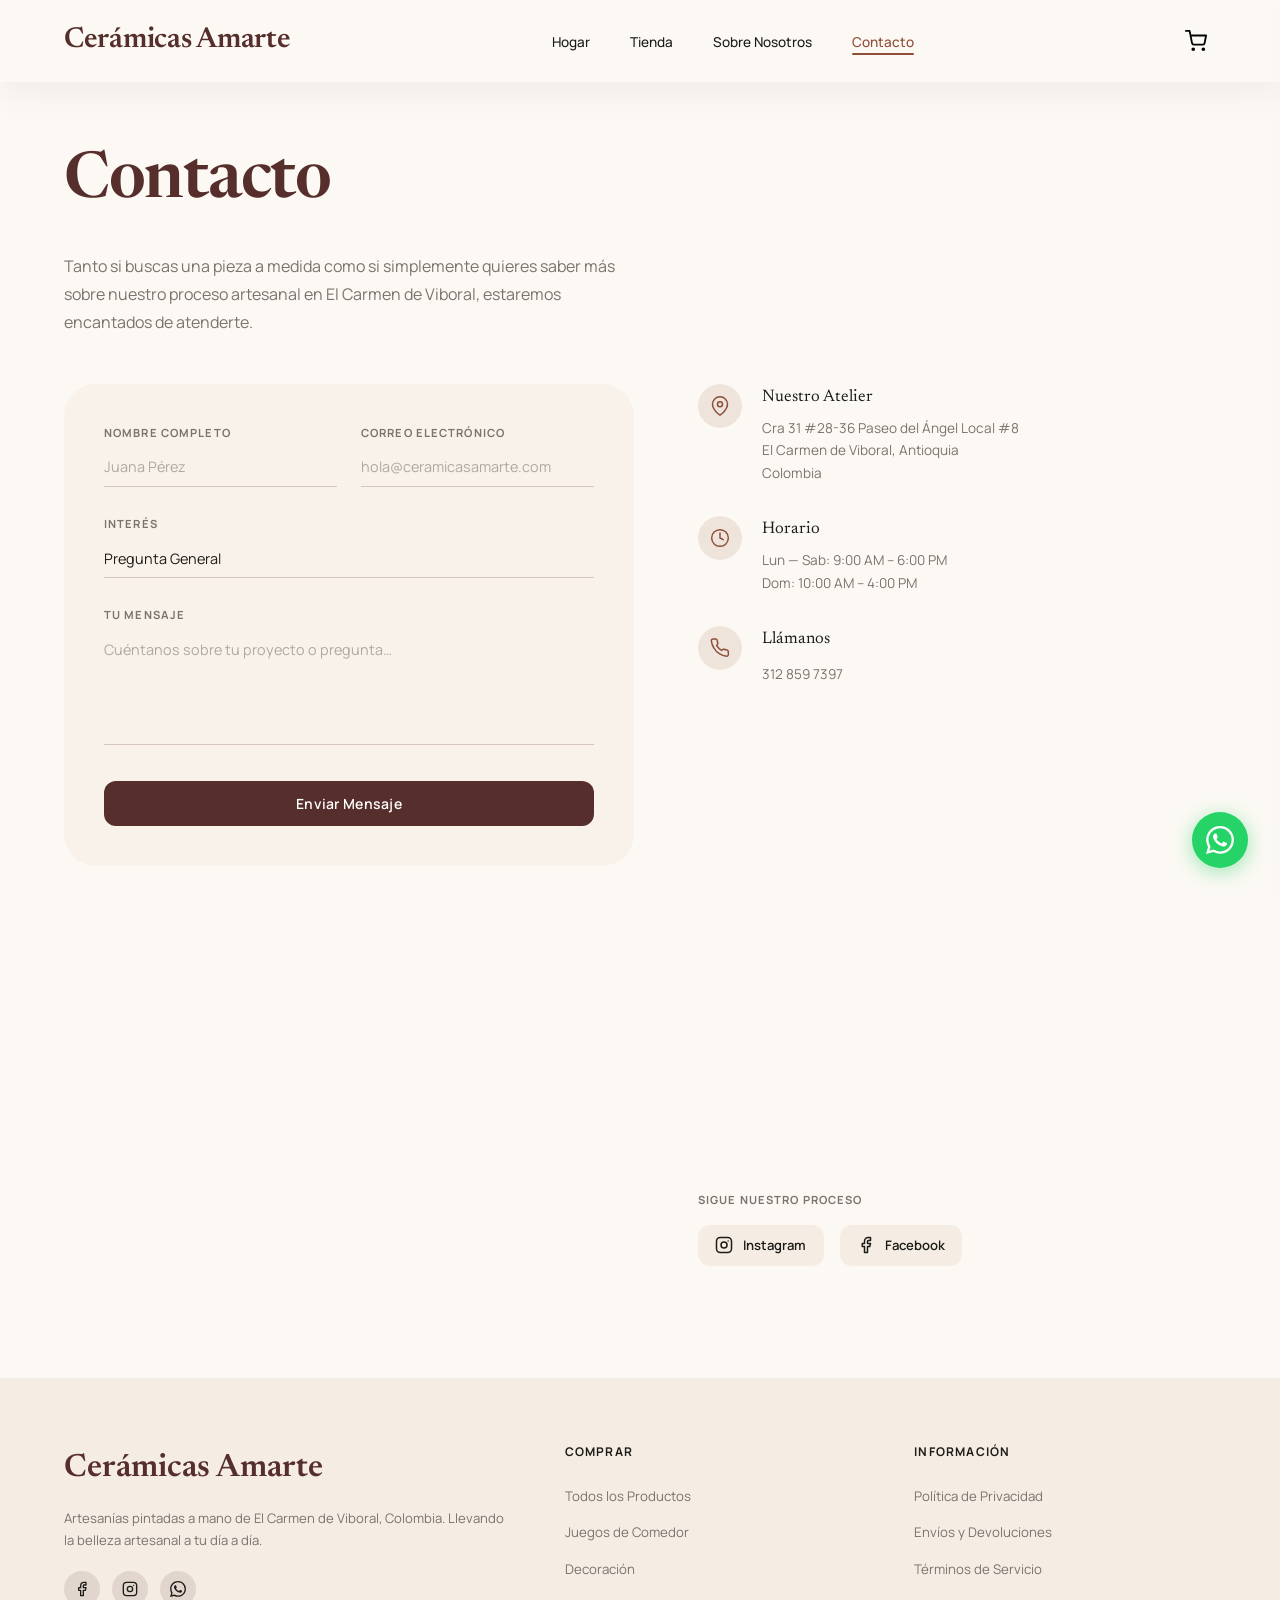
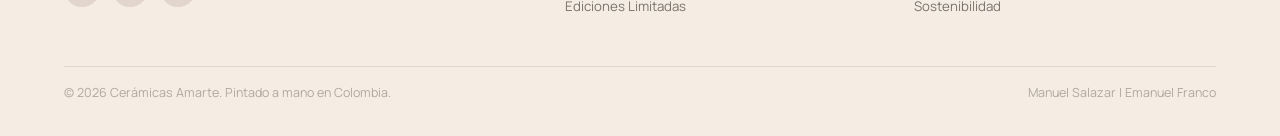
==== commit 316f3faf: "Legal: add proprietary license and copyright headers - Add LICENSE file with Spanish proprietary lic" ====
--- a/contacto.html
+++ b/contacto.html
@@ -1,6 +1,8 @@
 <!DOCTYPE html>
 <html lang="es">
 <head>
+  <!-- Copyright (c) 2026 Manuel Salazar Urrego. Todos los derechos reservados. -->
+  <!-- Licenciado bajo licencia privativa. Ver archivo LICENSE para detalles. -->
   <meta charset="UTF-8"/>
   <meta name="viewport" content="width=device-width, initial-scale=1.0"/>
   <title>Contacto — Cerámicas Amarte</title>
--- a/style.css
+++ b/style.css
@@ -1,3 +1,6 @@
+/* Copyright (c) 2026 Cerámicas Amarte. Todos los derechos reservados. */
+/* Licenciado bajo licencia privativa. Ver archivo LICENSE para detalles. */
+
 @import url('https://fonts.googleapis.com/css2?family=Newsreader:ital,opsz,wght@0,6..72,300;0,6..72,400;0,6..72,500;1,6..72,300;1,6..72,400&family=Manrope:wght@300;400;500;600;700&display=swap');
 @import url('https://fonts.googleapis.com/css2?family=Manrope:wght@200..800&display=swap');
 
@@ -23,7 +26,7 @@
   --radius-pill:      100px;
   --font-display:     'Newsreader', Georgia, serif;
   --font-body:        'Manrope', sans-serif;
-  --nav-h:            92px;
+  --nav-h:            82px;
   --transition:       all 0.3s cubic-bezier(0.4,0,0.2,1);
 }
 
@@ -164,7 +167,7 @@
    ══════════════════════════════════════════════ */
 .navbar-brand {
   font-family: var(--font-display);
-  font-size: 2rem;
+  font-size: 1.8rem;
   font-weight: 600;
   color: var(--primary);
   letter-spacing: -0.01em;
@@ -247,22 +250,35 @@
    Se muestra con jQuery slideToggle al abrir.
    ══════════════════════════════════════════════ */
 .nav-mobile {
-  opacity: 0;
-  display: none;
+  display: flex;
+  flex-direction: column;
+  align-items: center;
   position: fixed;
   top: var(--nav-h); left: 0; right: 0;
   background: rgba(252,249,244,0.97);
   backdrop-filter: blur(20px);
   padding: 2rem clamp(1.5rem, 5vw, 4rem);
-  display: flex;
-  flex-direction: column;
   gap: 1.5rem;
   z-index: 999;
   box-shadow: var(--shadow-ambient);
-}
-
-.nav-mobile.open { flex-direction: column; opacity: 1; transition: opacity 0.4s ease; display: flex; }
-.nav-mobile a { font-size: 1.1rem; font-weight: 500; color: var(--on-surface); }
+  max-height: 0;
+  overflow: hidden;
+  padding-top: 0;
+  padding-bottom: 0;
+  opacity: 0;
+  transition: max-height 0.35s cubic-bezier(0.4,0,0.2,1),
+              opacity 0.3s ease,
+              padding 0.35s ease;
+}
+
+.nav-mobile.open {
+  max-height: 400px;
+  opacity: 1;
+  padding-top: 2rem;
+  padding-bottom: 2rem;
+}
+
+.nav-mobile a { font-size: 1.1rem; font-weight: 500; color: var(--primary); }
 .nav-mobile a:hover { color: var(--secondary); }
 
 /* ══════════════════════════════════════════════
@@ -785,30 +801,36 @@
   padding: 6rem clamp(1.5rem, 5vw, 4rem);
   display: grid;
   grid-template-columns: 1fr 1fr;
-  gap: 5rem;
+  gap: 2rem;
   align-items: center;
 }
 .about-images { position: relative; aspect-ratio: 4/5; }
+
 .about-img-main {
-  width: 80%; height: 100%;
+  width: 80%; height: 80%;
   border-radius: var(--radius-lg);
   position: absolute; top: 0; left: 0;
   box-shadow: var(--shadow-ambient);
 }
 .about-img-accent {
-  width: 48%; aspect-ratio: 1;
+  width: 38%; aspect-ratio: 1;
   border-radius: var(--radius-md);
-  position: absolute; bottom: -5%; right: -4%;
+  position: absolute; bottom: 6%; right: 6%;
   box-shadow: var(--shadow-ambient);
   border: 5px solid var(--surface);
 }
+
+.about-content {
+  max-width: 560px;
+}
+
 .about-content .eyebrow {
   width: 160px;
   display: flex;
   align-content: center;
   justify-content: center;
   gap: 0.2rem;
-  color: var(--secondary); 
+  color: var(--primary); 
   background-color: var(--outline-ghost);
   padding: 0.5rem 1rem;
   border-radius: 1000px;
@@ -822,34 +844,109 @@
   margin-bottom: 0;
 }
 
-.about-content h2 { margin-bottom: 1.5rem; color: var(--primary); font-family: var(--font-display); font-size: clamp(1.6rem, 3vw, 2.4rem); font-weight: 800; }
-.about-content p { color: var(--on-surface-muted); margin-bottom: 1rem; font-size: 0.9rem; line-height: 1.75; }
+.about-content h2 { color: var(--primary); font-family: var(--font-display); font-size: clamp(2rem, 6vw, 3rem); font-weight: 800; }
+.about-content p { color: var(--on-surface-muted); margin-bottom: 1.5rem; font-size: 0.9rem; line-height: 1.75; }
 
 /* Sección de colecciones */
 .section-collections { padding: 5rem clamp(1.5rem, 5vw, 4rem); background: var(--surface-low); }
 .section-header { display: flex; justify-content: space-between; align-items: flex-end; margin-bottom: 2.5rem; }
-.section-header h2 { color: var(--primary); font-family: var(--font-display); font-size: clamp(1.6rem, 3vw, 2.4rem); font-weight: 800; }
-
+.section-header h2 { color: var(--primary); font-family: var(--font-display); font-size: clamp(2rem, 4vw, 3rem); font-weight: 800; }
+
+/* DESPUÉS */
 .collections-grid {
   display: grid;
   grid-template-columns: 1fr 1fr;
-  grid-template-rows: auto auto;
+  grid-template-rows: 280px 280px;
   gap: 1rem;
 }
+
 .collection-card {
-  position: relative; border-radius: var(--radius-lg);
-  overflow: hidden; cursor: pointer;
+  position: relative;
+  border-radius: var(--radius-lg);
+  overflow: hidden;
+  cursor: pointer;
   transition: transform 0.4s ease;
 }
 .collection-card:hover { transform: scale(1.015); }
-.collection-card img { transition: transform 0.6s ease; }
 .collection-card:hover img { transform: scale(1.05); }
-.collection-card:nth-child(1) { grid-row: span 2; }
-.card-img-wrap { width: 100%; height: 100%; overflow: hidden; }
-.card-img-wrap img { width: 100%; height: 100%; }
+
+/* Imagen grande — ocupa las 2 filas a la izquierda */
+.collection-card:nth-child(1) {
+  grid-column: 1;
+  grid-row: 1 / 3;
+}
+
+/* Las dos pequeñas van apiladas a la derecha */
+.collection-card:nth-child(2) {
+  grid-column: 2;
+  grid-row: 1;
+}
+.collection-card:nth-child(3) {
+  grid-column: 2;
+  grid-row: 2;
+}
+
+.card-img-wrap {
+  width: 100%;
+  height: 100%;
+  overflow: hidden;
+}
+.card-img-wrap img {
+  width: 100%;
+  height: 100%;
+  transition: transform 0.6s ease;
+}
+
+.collection-card:nth-child(2) .card-img-wrap img,
+.collection-card:nth-child(3) .card-img-wrap img {
+  object-fit: cover;
+  object-position: center 60%;
+  height: 100%;
+  width: 100%;
+}
+
+/* Responsive: stack on mobile, flexible on tablet */
+@media (max-width: 1024px) {
+  .collections-grid {
+    grid-template-columns: 1fr;
+    grid-template-rows: auto auto auto;
+  }
+  .collection-card:nth-child(1),
+  .collection-card:nth-child(2),
+  .collection-card:nth-child(3) {
+    grid-column: 1;
+    grid-row: auto;
+  }
+  .collection-card:nth-child(1) {
+    aspect-ratio: 4/3;
+  }
+  .collection-card:nth-child(2),
+  .collection-card:nth-child(3) {
+    aspect-ratio: 4/3;
+  }
+}
+
+@media (max-width: 640px) {
+  .collections-grid {
+    gap: 0.75rem;
+  }
+  .collection-card:nth-child(1) {
+    aspect-ratio: 16/10;
+  }
+}
+
+/* Desktop: first card spans 2 rows, let grid handle height */
+@media (min-width: 1025px) {
+  .collection-card:nth-child(1) {
+    aspect-ratio: auto;
+    height: 100%;
+  }
+}
+
 .collection-card-overlay {
-  position: absolute; bottom: 0; left: 0; right: 0; padding: 1.5rem;
-  background: linear-gradient(0deg, rgba(28,28,25,0.7) 0%, transparent 100%);
+  position: absolute; bottom: 0; left: 0; right: 0;
+  padding: 1.5rem;
+  background: linear-gradient(0deg, rgba(28,28,25,0.72) 0%, transparent 100%);
 }
 .collection-card-overlay h3 {
   font-family: var(--font-display); color: #fff;
@@ -1123,7 +1220,7 @@
   font-size: 0.82rem; font-weight: 600;
   opacity: 0; pointer-events: none;
   transition: opacity 0.3s, transform 0.3s;
-  z-index: 3000; white-space: nowrap;
+  z-index: 9000; white-space: nowrap;
 }
 .toast-added.show { opacity: 1; transform: translateX(-50%) translateY(0); }
 
@@ -1141,8 +1238,8 @@
   :root { --nav-h: 84px; }
   .navbar-links { display: none; }
   .nav-hamburger { display: flex; }
-  .section-about { grid-template-columns: 1fr; gap: 2.5rem; }
-  .about-img-accent { width: 40%; right: 0; bottom: -10%; }
+  .section-about { grid-template-columns: 1fr; gap: 0rem; }
+  .about-img-accent { width: 40%; right: 0; bottom: 6%; }
   .collections-grid { grid-template-columns: 1fr; }
   .collection-card:nth-child(1) { grid-row: span 1; }
   .community-grid { grid-template-columns: repeat(3, 1fr); }
@@ -1157,6 +1254,7 @@
   .footer-brand { grid-column: span 1; }
   .footer-bottom { flex-direction: column; gap: 0.5rem; }
   #cart-drawer { width: 100%; }
+  .section-header { flex-direction: column; align-items: flex-start; gap: 1rem; }
 }
 
 @media (max-width: 480px) {
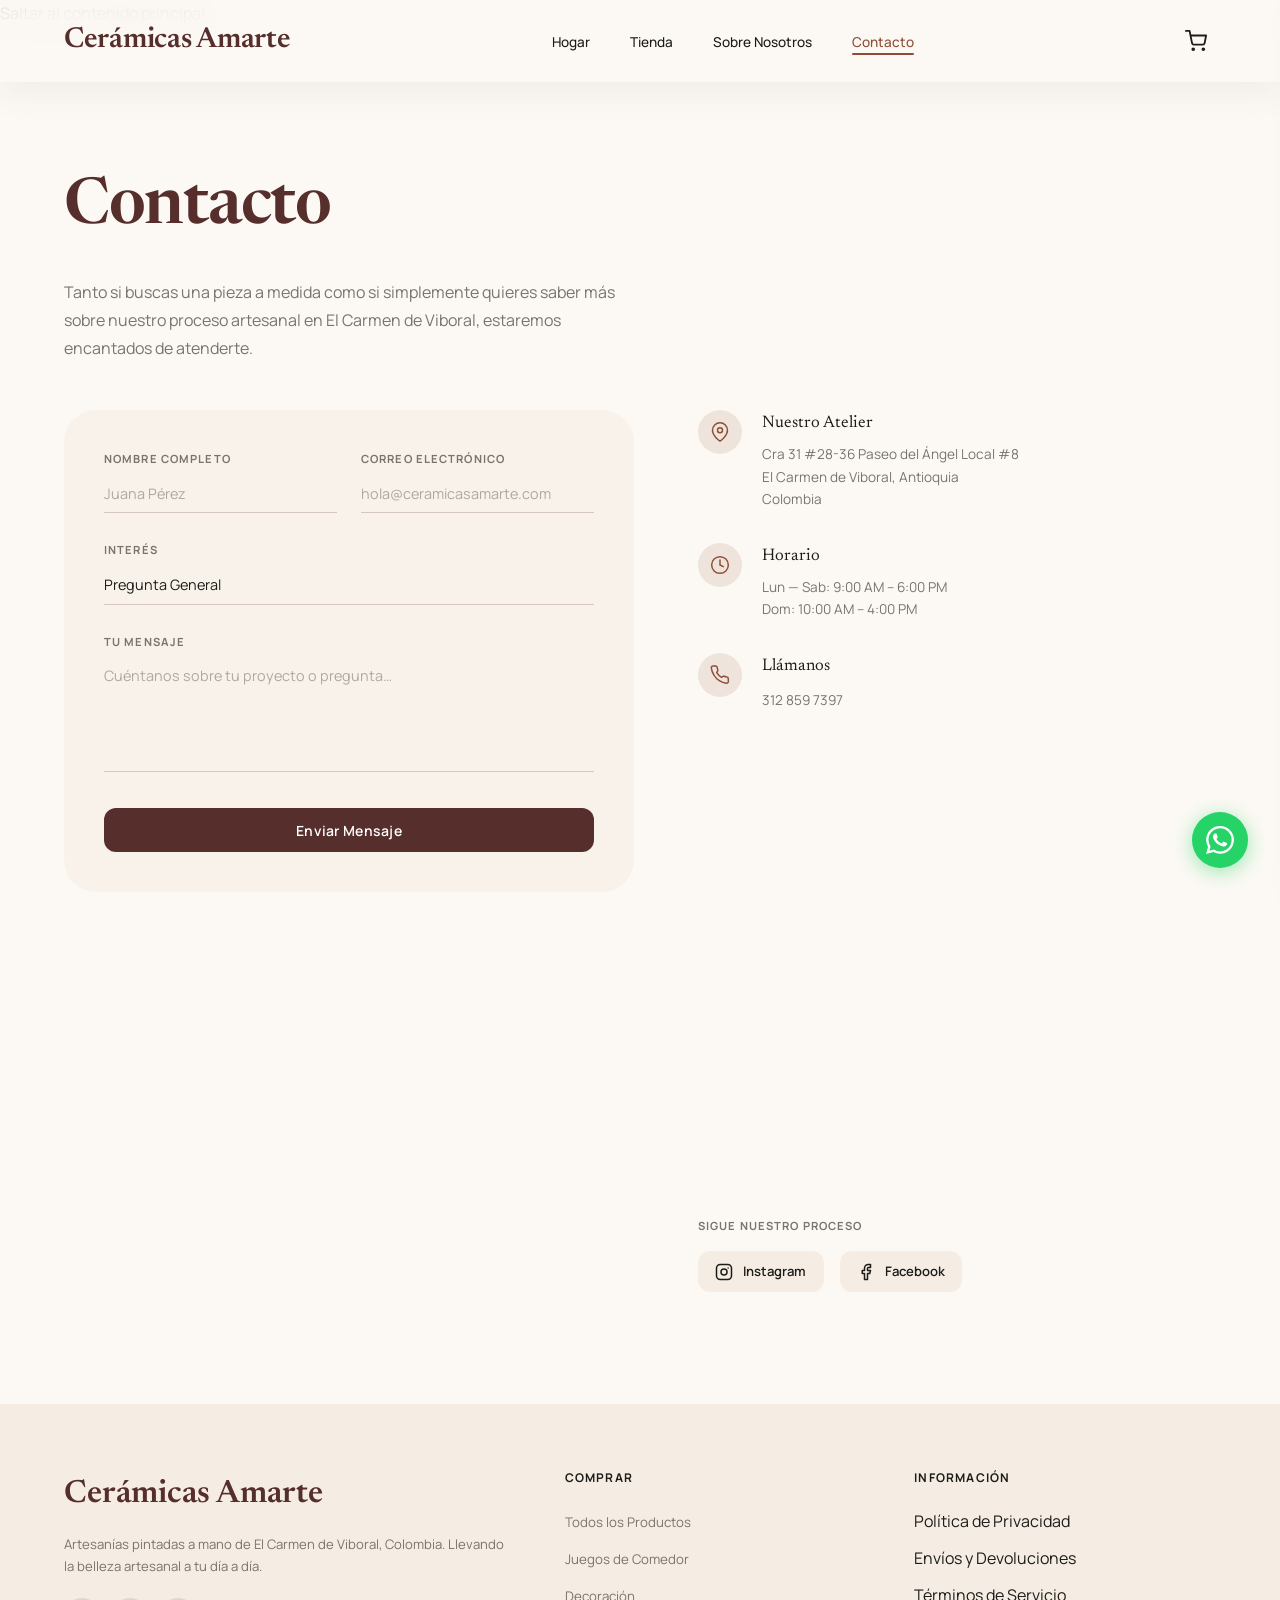
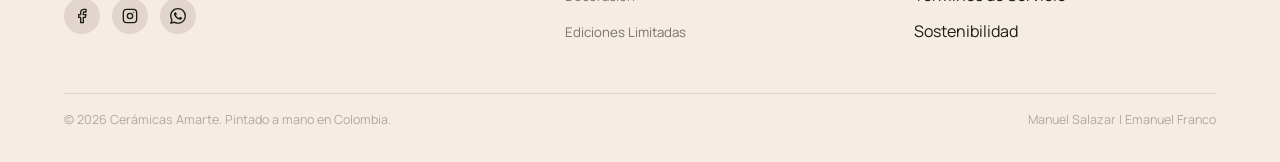
==== commit 41652a5a: "feat: add SEO metadata, Open Graph, JSON-LD, and canonical URLs - Meta descriptions on all 4 pages -" ====
--- a/contacto.html
+++ b/contacto.html
@@ -5,11 +5,51 @@
   <!-- Licenciado bajo licencia privativa. Ver archivo LICENSE para detalles. -->
   <meta charset="UTF-8"/>
   <meta name="viewport" content="width=device-width, initial-scale=1.0"/>
-  <title>Contacto — Cerámicas Amarte</title>
+  <title>Contacto — Cerámicas Amarte | Atelier en El Carmen de Viboral</title>
+  <meta name="description" content="Contacta con Cerámicas Amarte. Visita nuestro atelier en El Carmen de Viboral, Antioquia. Pedidos personalizados, consultas y compras al por mayor."/>
+  <meta property="og:type" content="website"/>
+  <meta property="og:title" content="Contacto — Cerámicas Amarte | Atelier en El Carmen de Viboral"/>
+  <meta property="og:description" content="Contacta con Cerámicas Amarte. Visita nuestro atelier en El Carmen de Viboral, Antioquia. Pedidos personalizados y consultas."/>
+  <meta property="og:image" content="https://ceramicasamarte.com/assets/logo.png"/>
+  <meta property="og:url" content="https://ceramicasamarte.com/contacto.html"/>
+  <meta property="og:locale" content="es_CO"/>
+  <meta name="twitter:card" content="summary_large_image"/>
+  <meta name="twitter:title" content="Contacto — Cerámicas Amarte | Atelier en El Carmen de Viboral"/>
+  <meta name="twitter:description" content="Contacta con Cerámicas Amarte. Visita nuestro atelier en El Carmen de Viboral, Antioquia."/>
+  <meta name="twitter:image" content="https://ceramicasamarte.com/assets/logo.png"/>
+  <link rel="canonical" href="https://ceramicasamarte.com/contacto.html"/>
   <link rel="stylesheet" href="style.css"/>
   <link rel="icon" type="image/x-icon" href="assets/logo.png"/>
+  <script type="application/ld+json">
+  {
+    "@context": "https://schema.org",
+    "@type": "Organization",
+    "name": "Cerámicas Amarte",
+    "url": "https://ceramicasamarte.com",
+    "logo": "https://ceramicasamarte.com/assets/logo.png",
+    "description": "Artesanías pintadas a mano de El Carmen de Viboral, Colombia.",
+    "address": {
+      "@type": "PostalAddress",
+      "streetAddress": "Cra 31 #28-36 Paseo del Ángel Local #8",
+      "addressLocality": "El Carmen de Viboral",
+      "addressRegion": "Antioquia",
+      "addressCountry": "CO"
+    },
+    "contactPoint": {
+      "@type": "ContactPoint",
+      "telephone": "+57-3128597397",
+      "contactType": "customer service"
+    },
+    "sameAs": [
+      "https://www.instagram.com/ceramicasamarte/",
+      "https://www.facebook.com/profile.php?id=100080872444026"
+    ]
+  }
+  </script>
 </head>
 <body>
+  <a class="skip-link" href="#main-content">Saltar al contenido principal</a>
+
   <nav class="navbar scrolled" id="navbar">
     <a href="index.html" class="navbar-brand">Cerámicas Amarte</a>
     <ul class="navbar-links">
@@ -20,7 +60,7 @@
     </ul>
     <div style="display:flex;align-items:center;gap:0.5rem;">
       <button id="cart-btn" aria-label="Abrir carrito de compras">
-        <svg width="22" height="22" viewBox="0 0 24 24" fill="none" stroke="currentColor" stroke-width="2" stroke-linecap="round" stroke-linejoin="round">
+        <svg width="22" height="22" viewBox="0 0 24 24" fill="none" stroke="currentColor" stroke-width="2" stroke-linecap="round" stroke-linejoin="round" aria-hidden="true">
           <circle cx="9" cy="21" r="1"/><circle cx="20" cy="21" r="1"/>
           <path d="M1 1h4l2.68 13.39a2 2 0 0 0 2 1.61h9.72a2 2 0 0 0 2-1.61L23 6H6"/>
         </svg>
@@ -51,14 +91,14 @@
         <span class="cart-total-amount" id="cart-total-amount">$0</span>
       </div>
       <button id="cart-checkout-btn" class="btn btn-whatsapp" style="width:100%;gap:0.6rem">
-        <svg viewBox="0 0 24 24" fill="white" width="18" height="18"><path d="M17.472 14.382c-.297-.149-1.758-.867-2.03-.967-.273-.099-.471-.148-.67.15-.197.297-.767.966-.94 1.164-.173.199-.347.223-.644.075-.297-.15-1.255-.463-2.39-1.475-.883-.788-1.48-1.761-1.653-2.059-.173-.297-.018-.458.13-.606.134-.133.298-.347.446-.52.149-.174.198-.298.298-.497.099-.198.05-.371-.025-.52-.075-.149-.669-1.612-.916-2.207-.242-.579-.487-.5-.669-.51-.173-.008-.371-.01-.57-.01-.198 0-.52.074-.792.372-.272.297-1.04 1.016-1.04 2.479 0 1.462 1.065 2.875 1.213 3.074.149.198 2.096 3.2 5.077 4.487.709.306 1.262.489 1.694.625.712.227 1.36.195 1.871.118.571-.085 1.758-.719 2.006-1.413.248-.694.248-1.289.173-1.413-.074-.124-.272-.198-.57-.347m-5.421 7.403h-.004a9.87 9.87 0 0 1-5.031-1.378l-.361-.214-3.741.982.998-3.648-.235-.374a9.86 9.86 0 0 1-1.51-5.26c.001-5.45 4.436-9.884 9.888-9.884 2.64 0 5.122 1.03 6.988 2.898a9.825 9.825 0 0 1 2.893 6.994c-.003 5.45-4.437 9.884-9.885 9.884m8.413-18.297A11.815 11.815 0 0 0 12.05 0C5.495 0 .16 5.335.157 11.892c0 2.096.547 4.142 1.588 5.945L.057 24l6.305-1.654a11.882 11.882 0 0 0 5.683 1.448h.005c6.554 0 11.89-5.335 11.893-11.893a11.821 11.821 0 0 0-3.48-8.413z"/></svg>
+        <svg viewBox="0 0 24 24" fill="white" width="18" height="18" aria-hidden="true"><path d="M17.472 14.382c-.297-.149-1.758-.867-2.03-.967-.273-.099-.471-.148-.67.15-.197.297-.767.966-.94 1.164-.173.199-.347.223-.644.075-.297-.15-1.255-.463-2.39-1.475-.883-.788-1.48-1.761-1.653-2.059-.173-.297-.018-.458.13-.606.134-.133.298-.347.446-.52.149-.174.198-.298.298-.497.099-.198.05-.371-.025-.52-.075-.149-.669-1.612-.916-2.207-.242-.579-.487-.5-.669-.51-.173-.008-.371-.01-.57-.01-.198 0-.52.074-.792.372-.272.297-1.04 1.016-1.04 2.479 0 1.462 1.065 2.875 1.213 3.074.149.198 2.096 3.2 5.077 4.487.709.306 1.262.489 1.694.625.712.227 1.36.195 1.871.118.571-.085 1.758-.719 2.006-1.413.248-.694.248-1.289.173-1.413-.074-.124-.272-.198-.57-.347m-5.421 7.403h-.004a9.87 9.87 0 0 1-5.031-1.378l-.361-.214-3.741.982.998-3.648-.235-.374a9.86 9.86 0 0 1-1.51-5.26c.001-5.45 4.436-9.884 9.888-9.884 2.64 0 5.122 1.03 6.988 2.898a9.825 9.825 0 0 1 2.893 6.994c-.003 5.45-4.437 9.884-9.885 9.884m8.413-18.297A11.815 11.815 0 0 0 12.05 0C5.495 0 .16 5.335.157 11.892c0 2.096.547 4.142 1.588 5.945L.057 24l6.305-1.654a11.882 11.882 0 0 0 5.683 1.448h.005c6.554 0 11.89-5.335 11.893-11.893a11.821 11.821 0 0 0-3.48-8.413z"/></svg>
         Finalizar pedido por WhatsApp
       </button>
       <button class="btn btn-secondary" style="width:100%;" onclick="document.getElementById('cart-close').click()">Seguir comprando</button>
     </div>
   </aside>
 
-  <main class="contact-page">
+  <main class="contact-page" id="main-content">
     <h1 class="reveal">Contacto</h1>
     <p class="reveal reveal-delay-1">Tanto si buscas una pieza a medida como si simplemente quieres saber más sobre nuestro proceso artesanal en El Carmen de Viboral, estaremos encantados de atenderte.</p>
 
@@ -174,10 +214,10 @@
       <div class="footer-col">
         <h4>Información</h4>
         <ul>
-          <li><a href="#">Política de Privacidad</a></li>
-          <li><a href="#">Envíos y Devoluciones</a></li>
-          <li><a href="#">Términos de Servicio</a></li>
-          <li><a href="#">Sostenibilidad</a></li>
+          <li><span>Política de Privacidad</span></li>
+          <li><span>Envíos y Devoluciones</span></li>
+          <li><span>Términos de Servicio</span></li>
+          <li><span>Sostenibilidad</span></li>
         </ul>
       </div>
     </div>
@@ -188,9 +228,9 @@
   </footer>
 
   <a id="whatsapp-fab" href="#" target="_blank" rel="noopener" aria-label="Contáctanos por WhatsApp">
-    <svg viewBox="0 0 24 24" fill="white"><path d="M17.472 14.382c-.297-.149-1.758-.867-2.03-.967-.273-.099-.471-.148-.67.15-.197.297-.767.966-.94 1.164-.173.199-.347.223-.644.075-.297-.15-1.255-.463-2.39-1.475-.883-.788-1.48-1.761-1.653-2.059-.173-.297-.018-.458.13-.606.134-.133.298-.347.446-.52.149-.174.198-.298.298-.497.099-.198.05-.371-.025-.52-.075-.149-.669-1.612-.916-2.207-.242-.579-.487-.5-.669-.51-.173-.008-.371-.01-.57-.01-.198 0-.52.074-.792.372-.272.297-1.04 1.016-1.04 2.479 0 1.462 1.065 2.875 1.213 3.074.149.198 2.096 3.2 5.077 4.487.709.306 1.262.489 1.694.625.712.227 1.36.195 1.871.118.571-.085 1.758-.719 2.006-1.413.248-.694.248-1.289.173-1.413-.074-.124-.272-.198-.57-.347m-5.421 7.403h-.004a9.87 9.87 0 0 1-5.031-1.378l-.361-.214-3.741.982.998-3.648-.235-.374a9.86 9.86 0 0 1-1.51-5.26c.001-5.45 4.436-9.884 9.888-9.884 2.64 0 5.122 1.03 6.988 2.898a9.825 9.825 0 0 1 2.893 6.994c-.003 5.45-4.437 9.884-9.885 9.884m8.413-18.297A11.815 11.815 0 0 0 12.05 0C5.495 0 .16 5.335.157 11.892c0 2.096.547 4.142 1.588 5.945L.057 24l6.305-1.654a11.882 11.882 0 0 0 5.683 1.448h.005c6.554 0 11.89-5.335 11.893-11.893a11.821 11.821 0 0 0-3.48-8.413z"/></svg>
+    <svg viewBox="0 0 24 24" fill="white" aria-hidden="true"><path d="M17.472 14.382c-.297-.149-1.758-.867-2.03-.967-.273-.099-.471-.148-.67.15-.197.297-.767.966-.94 1.164-.173.199-.347.223-.644.075-.297-.15-1.255-.463-2.39-1.475-.883-.788-1.48-1.761-1.653-2.059-.173-.297-.018-.458.13-.606.134-.133.298-.347.446-.52.149-.174.198-.298.298-.497.099-.198.05-.371-.025-.52-.075-.149-.669-1.612-.916-2.207-.242-.579-.487-.5-.669-.51-.173-.008-.371-.01-.57-.01-.198 0-.52.074-.792.372-.272.297-1.04 1.016-1.04 2.479 0 1.462 1.065 2.875 1.213 3.074.149.198 2.096 3.2 5.077 4.487.709.306 1.262.489 1.694.625.712.227 1.36.195 1.871.118.571-.085 1.758-.719 2.006-1.413.248-.694.248-1.289.173-1.413-.074-.124-.272-.198-.57-.347m-5.421 7.403h-.004a9.87 9.87 0 0 1-5.031-1.378l-.361-.214-3.741.982.998-3.648-.235-.374a9.86 9.86 0 0 1-1.51-5.26c.001-5.45 4.436-9.884 9.888-9.884 2.64 0 5.122 1.03 6.988 2.898a9.825 9.825 0 0 1 2.893 6.994c-.003 5.45-4.437 9.884-9.885 9.884m8.413-18.297A11.815 11.815 0 0 0 12.05 0C5.495 0 .16 5.335.157 11.892c0 2.096.547 4.142 1.588 5.945L.057 24l6.305-1.654a11.882 11.882 0 0 0 5.683 1.448h.005c6.554 0 11.89-5.335 11.893-11.893a11.821 11.821 0 0 0-3.48-8.413z"/></svg>
   </a>
-  <div class="toast-added" id="toast-added"></div>
+  <div class="toast-added" id="toast-added" aria-live="polite"></div>
 
   <script src="https://code.jquery.com/jquery-3.7.1.min.js"></script>
   <script src="main.js"></script>
--- a/style.css
+++ b/style.css
@@ -233,8 +233,9 @@
 
 .nav-hamburger span {
   display: block;
+  width: 100%;
   height: 2px;
-  background: var(--on-surface);
+  background: #1c1c19; /* var(--on-surface) explicit for Safari */
   border-radius: 2px;
   transition: var(--transition);
 }
@@ -296,6 +297,7 @@
   cursor: pointer;
   transition: background 0.2s;
   background: transparent;
+  color: #1c1c19; /* var(--on-surface) explicit for Safari SVG stroke */
 }
 
 #cart-btn:hover { background: var(--outline-ghost); }
@@ -1083,10 +1085,7 @@
   cursor: pointer;
   position: relative;
 }
-.product-card:hover {
-  transform: translateY(-4px);
-  box-shadow: var(--shadow-ambient);
-}
+
 .product-card-img { position: relative; overflow: hidden; aspect-ratio: 1; }
 .product-card:nth-child(3n+2) .product-card-img { aspect-ratio: 4/5; }
 .product-card-img img { width: 100%; height: 100%; transition: transform 0.5s ease; }
@@ -1255,6 +1254,7 @@
   .footer-bottom { flex-direction: column; gap: 0.5rem; }
   #cart-drawer { width: 100%; }
   .section-header { flex-direction: column; align-items: flex-start; gap: 1rem; }
+  .hero { padding-top: 0; align-items: center; }
 }
 
 @media (max-width: 480px) {
@@ -1264,5 +1264,4 @@
   #products-grid { grid-template-columns: 1fr; padding: 1rem; }
   .community-grid { grid-template-columns: repeat(2, 1fr); }
   .community-item:nth-child(5) { display: none; }
-  .hero { padding-top: 0; }
-}
+}
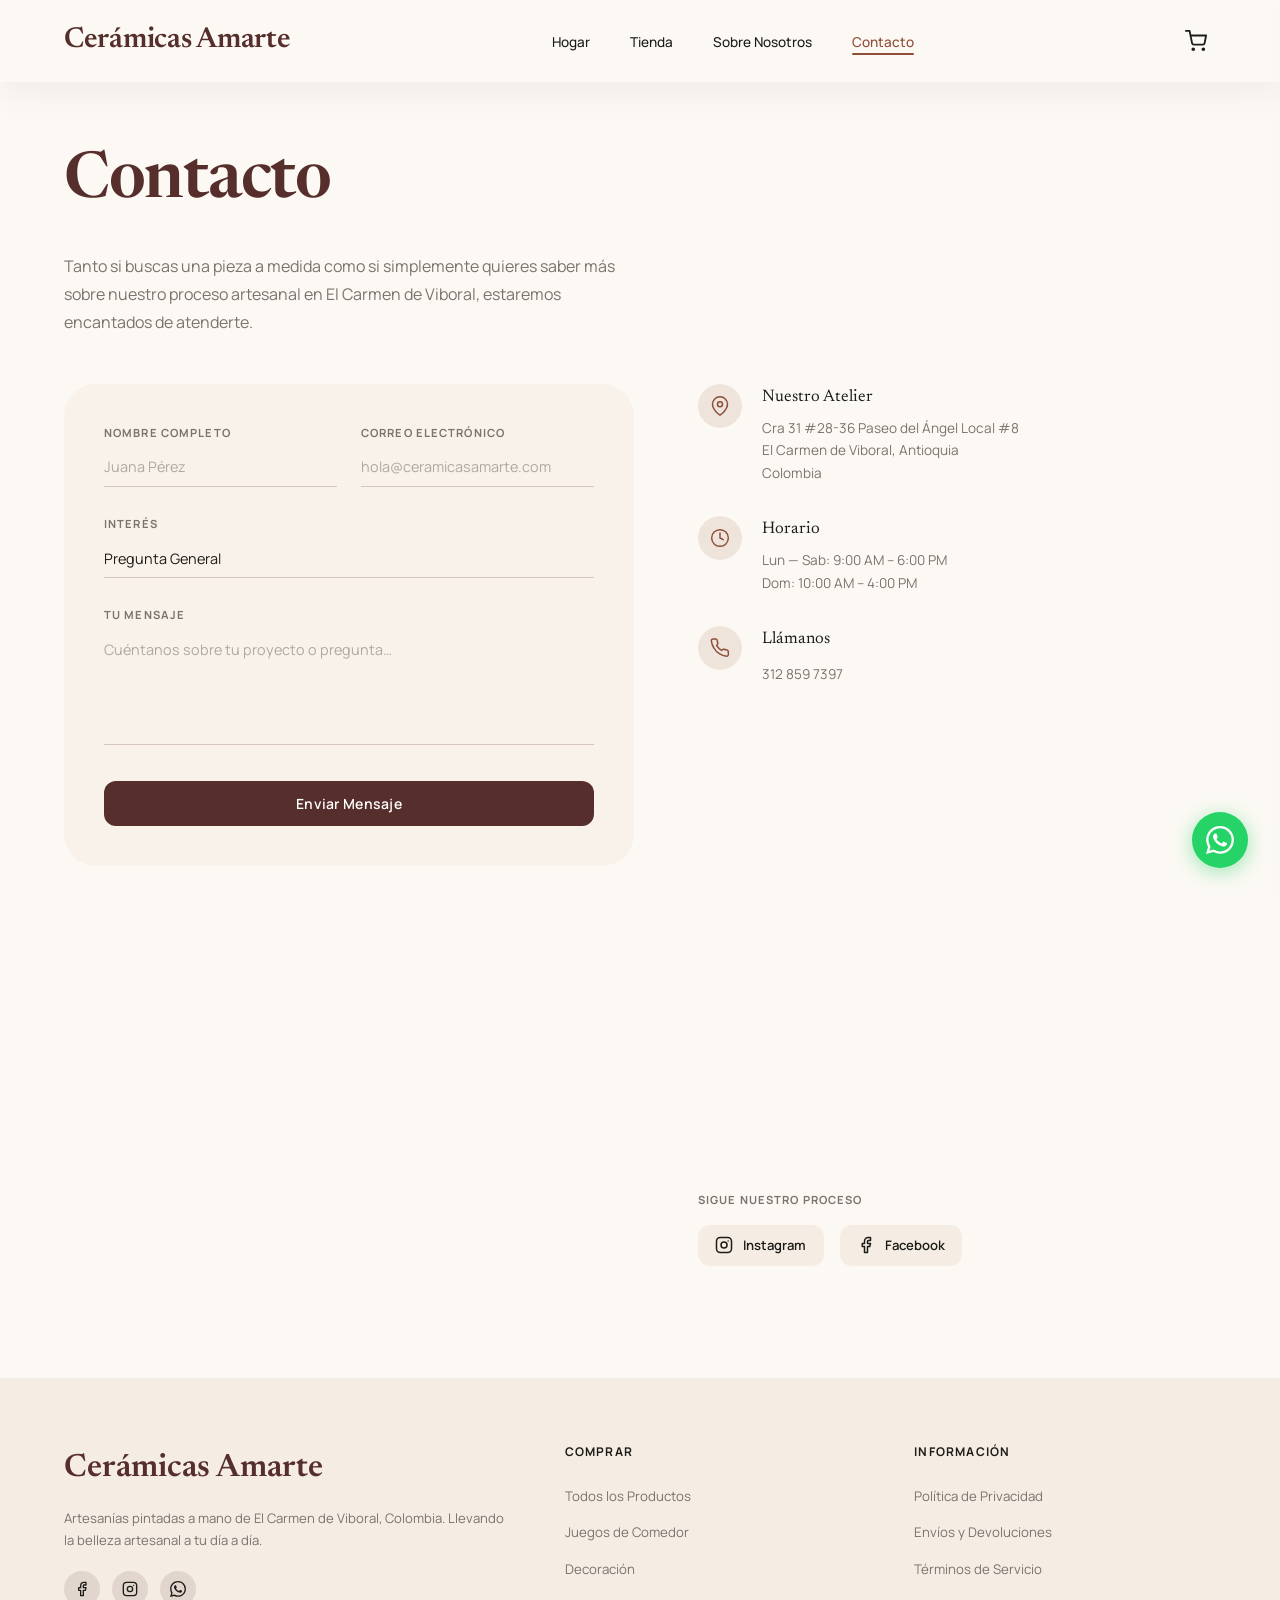
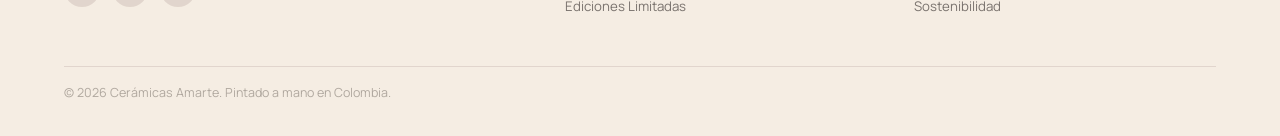
==== commit c04e068f: "fix: remove author names from footer" ====
--- a/contacto.html
+++ b/contacto.html
@@ -223,7 +223,7 @@
     </div>
     <div class="footer-bottom">
       <div>© 2026 Cerámicas Amarte. Pintado a mano en Colombia.</div>
-      <p>Manuel Salazar | Emanuel Franco</p>
+
     </div>  
   </footer>
 
--- a/style.css
+++ b/style.css
@@ -61,7 +61,45 @@
   color: var(--on-surface);
   line-height: 1.65;
   -webkit-font-smoothing: antialiased;
-  overflow-x: hidden;
+  overflow-x: clip;
+}
+
+:focus-visible {
+  outline: 2px solid var(--secondary);
+  outline-offset: 2px;
+}
+
+.visually-hidden {
+  position: absolute;
+  width: 1px;
+  height: 1px;
+  padding: 0;
+  margin: -1px;
+  overflow: hidden;
+  clip: rect(0, 0, 0, 0);
+  white-space: nowrap;
+  border: 0;
+}
+
+.skip-link {
+  position: fixed;
+  top: -100%;
+  left: 1rem;
+  z-index: 10000;
+  background: var(--on-surface);
+  color: #fff;
+  padding: 0.6rem 1.2rem;
+  border-radius: 0 0 var(--radius-sm) var(--radius-sm);
+  font-size: 0.9rem;
+  font-weight: 600;
+  transition: top 0.15s ease;
+}
+.skip-link:focus {
+  top: 0;
+}
+
+:target {
+  scroll-margin-top: calc(var(--nav-h) + 1rem);
 }
 
 /* ══════════════════════════════════════════════
@@ -738,7 +776,7 @@
   color: var(--on-surface); margin-bottom: 1.25rem;
 }
 .footer-col ul { display: flex; flex-direction: column; gap: 0.65rem; }
-.footer-col ul a { font-size: 0.83rem; color: var(--on-surface-muted); transition: color 0.2s; }
+.footer-col ul a, .footer-col ul span { font-size: 0.83rem; color: var(--on-surface-muted); transition: color 0.2s; }
 .footer-col ul a:hover { color: var(--secondary); }
 
 /* ══════════════════════════════════════════════
@@ -1265,3 +1303,12 @@
   .community-grid { grid-template-columns: repeat(2, 1fr); }
   .community-item:nth-child(5) { display: none; }
 }
+
+@media (prefers-reduced-motion: reduce) {
+  *, *::before, *::after {
+    animation-duration: 0.01ms !important;
+    animation-iteration-count: 1 !important;
+    transition-duration: 0.01ms !important;
+    scroll-behavior: auto !important;
+  }
+}
